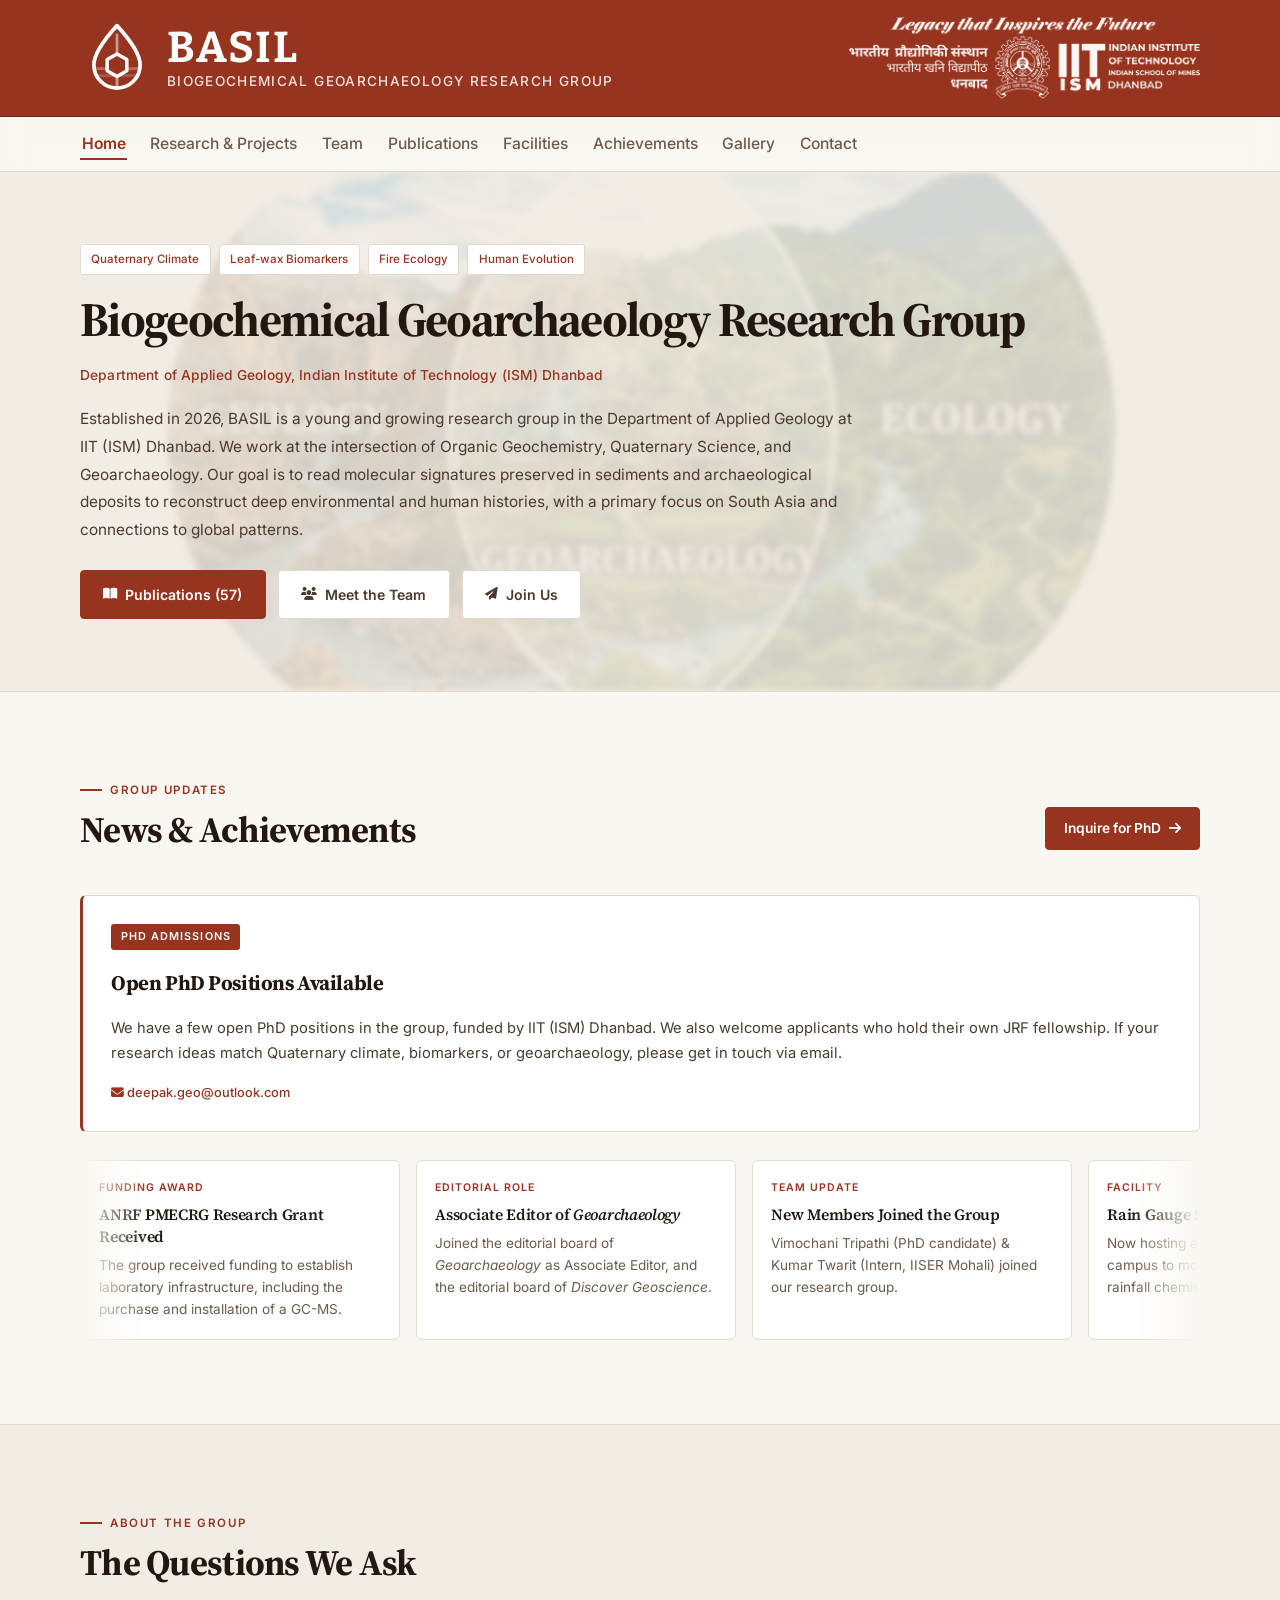
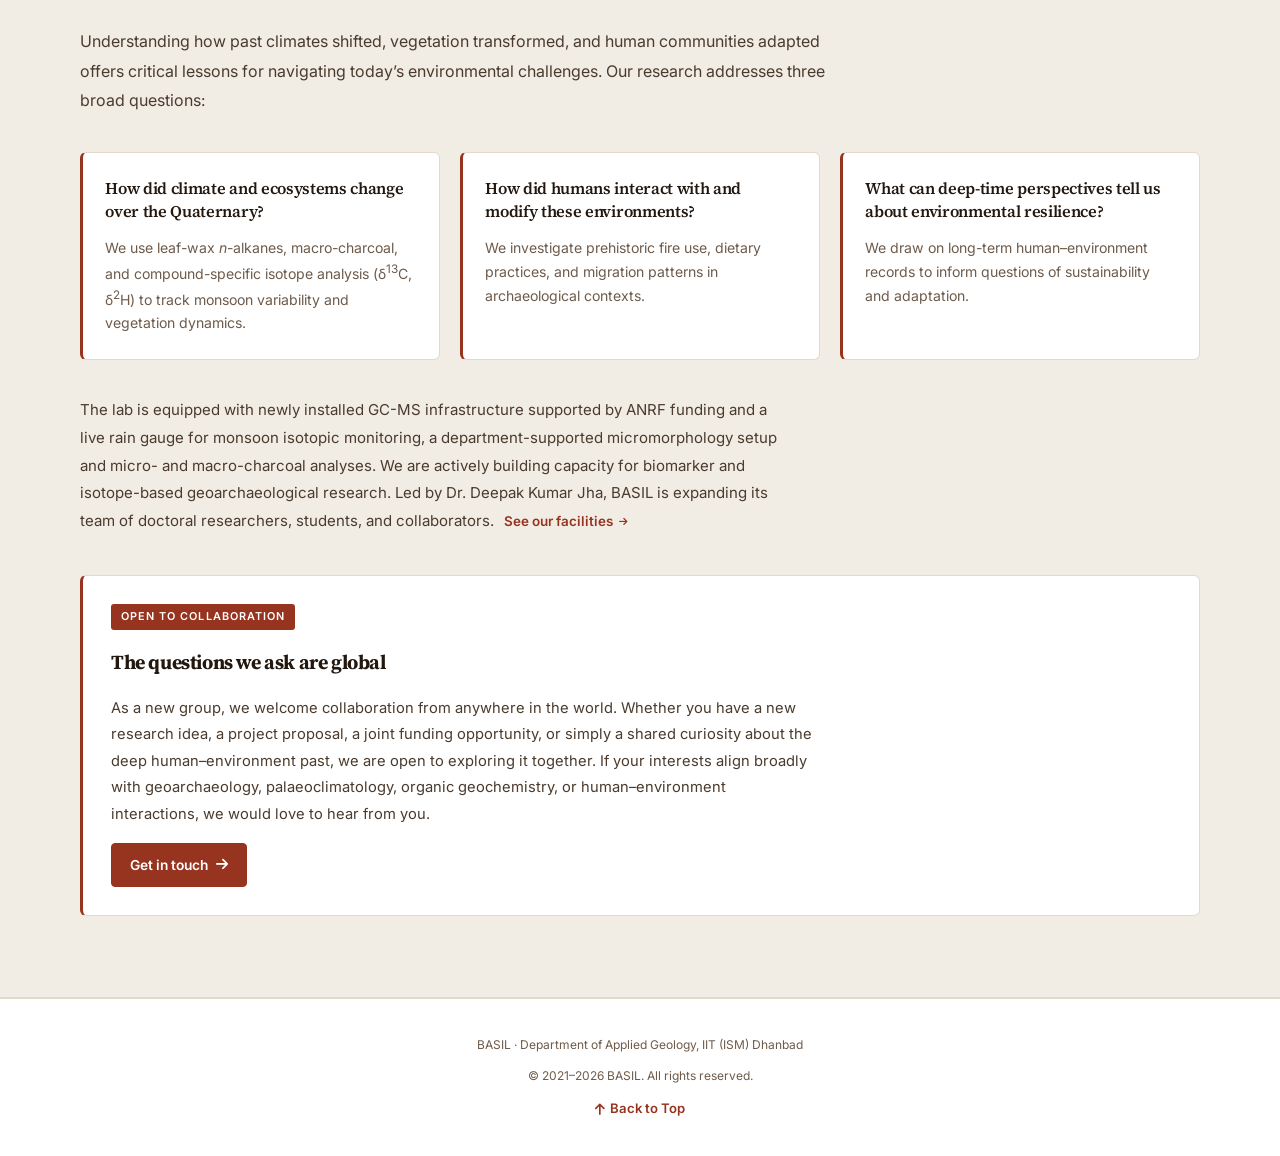
==== index.html @ 76388473 "Add the new lab photos, group photo and funded projects Facilities gains eight instruments from the " ====
<!DOCTYPE html>
<!--
  ============================================================================
  BASIL - Biogeochemical Geoarchaeology Research Group
  Department of Applied Geology, IIT (ISM) Dhanbad

  PAGE: Home - hero introduction, partner logos, news & achievements

  HOW TO EDIT THIS PAGE
  ---------------------
  * Everything a visitor reads lives between <main> and </main> below.
  * The header/nav and footer are repeated on every page. If you change them,
    change them in ALL .html files (see README.md -> "Editing the navigation").
  * Styling lives in assets/css/style.css - colours are set once at the top.
  * Publications are DATA, not markup: edit assets/js/publications.js.
  * See README.md in the project root for step-by-step instructions.
  ============================================================================
-->
<html lang="en">
<head>
  <meta charset="UTF-8">
  <meta name="viewport" content="width=device-width, initial-scale=1.0">
  <title>BASIL | Biogeochemical Geoarchaeology Research Group | IIT (ISM) Dhanbad</title>

  <!-- SEO & academic metadata -->
  <meta name="description" content="BASIL, the Biogeochemical Geoarchaeology Research Group in the Department of Applied Geology at IIT (ISM) Dhanbad. Research on Quaternary climate, leaf-wax biomarkers and geoarchaeology.">
  <meta name="keywords" content="BASIL, Biogeochemical Geoarchaeology Research Group, Deepak Kumar Jha, geoarchaeology, leaf wax biomarkers, n-alkanes, Quaternary climate, IIT ISM Dhanbad, fire ecology, Belan Valley">
  <meta name="author" content="BASIL - Biogeochemical Geoarchaeology Research Group, IIT (ISM) Dhanbad">

  <!-- Link preview (WhatsApp, X, LinkedIn) -->
  <meta property="og:title" content="BASIL | Biogeochemical Geoarchaeology Research Group | IIT (ISM) Dhanbad">
  <meta property="og:description" content="BASIL, the Biogeochemical Geoarchaeology Research Group in the Department of Applied Geology at IIT (ISM) Dhanbad. Research on Quaternary climate, leaf-wax biomarkers and geoarchaeology.">
  <meta property="og:image" content="assets/images/wix_gallery_exact/wix_field_visit_35.jpg">
  <meta property="og:type" content="website">

  <!-- Fonts: Bitter (BASIL wordmark) + Source Serif 4 (headings) + Inter (body) -->
  <link rel="preconnect" href="https://fonts.googleapis.com">
  <link rel="preconnect" href="https://fonts.gstatic.com" crossorigin>
  <link href="https://fonts.googleapis.com/css2?family=Bitter:wght@600;700&family=Inter:wght@400;500;600&family=Source+Serif+4:opsz,wght@8..60,400;8..60,600;8..60,700&display=swap" rel="stylesheet">
  <link rel="stylesheet" href="https://cdnjs.cloudflare.com/ajax/libs/font-awesome/6.4.0/css/all.min.css">

  <link rel="stylesheet" href="assets/css/style.css">

  <!-- Marks that JavaScript is available, before the page paints, so the
       scroll animations never leave content invisible if JS is switched off. -->
  <script>document.documentElement.classList.add('js');</script>
</head>
<body>

  <!-- ==== HEADER / NAVIGATION (same on every page) ==================== -->
  <header class="header-nav" id="header">
    <!-- Row 1: group identity and host institution -->
    <div class="brand-bar">
      <div class="container brand-bar-inner">
      <a href="index.html" class="brand-logo">
        <svg class="brand-mark" viewBox="0 0 64 64" aria-hidden="true" focusable="false"><defs><clipPath id="basilLeaf"><path d="M32 4C43 16 52 28 52 38a20 20 0 0 1-40 0C12 28 21 16 32 4Z"/></clipPath></defs><g clip-path="url(#basilLeaf)"><rect x="0" y="40" width="64" height="2.4" fill="currentColor" opacity=".28"/><rect x="0" y="46" width="64" height="2.4" fill="currentColor" opacity=".18"/></g><path d="M32 4C43 16 52 28 52 38a20 20 0 0 1-40 0C12 28 21 16 32 4Z" fill="none" stroke="currentColor" stroke-width="3.2" stroke-linejoin="round"/><path d="M32 12v46" stroke="currentColor" stroke-width="2.4" stroke-linecap="round" opacity=".5"/><path class="brand-mark-core" d="M32 28.5 40.5 33.4v9.7L32 48l-8.5-4.9v-9.7Z" fill="var(--paper, #fff)" stroke="currentColor" stroke-width="3" stroke-linejoin="round"/></svg>
        <div class="brand-text">
          <span class="brand-name">BASIL</span>
          <span class="brand-sub">Biogeochemical Geoarchaeology Research Group</span>
        </div>
      </a>

      <!-- Host institution. iitism_logo.png is the compact round emblem if
           you ever want a narrower header. -->
      <a class="brand-inst" href="https://www.iitism.ac.in" target="_blank" rel="noopener"
         aria-label="Indian Institute of Technology (ISM) Dhanbad"
         title="Indian Institute of Technology (ISM) Dhanbad">
        <span class="brand-inst-mark" role="img" aria-label="IIT (ISM) Dhanbad"></span>
      </a>
      </div>
    </div>

    <!-- Row 2: navigation -->
    <div class="container nav-container">
      <div class="nav-menu">
        <ul class="nav-links" id="nav-links">
          <li><a href="index.html" class="nav-link active">Home</a></li>
          <li><a href="research.html" class="nav-link">Research &amp; Projects</a></li>
          <li><a href="team.html" class="nav-link">Team</a></li>
          <li><a href="publications.html" class="nav-link">Publications</a></li>
          <li><a href="facilities.html" class="nav-link">Facilities</a></li>
          <li><a href="achievements.html" class="nav-link">Achievements</a></li>
          <li><a href="gallery.html" class="nav-link">Gallery</a></li>
          <li><a href="contact.html" class="nav-link">Contact</a></li>
        </ul>

        <div class="nav-actions">
          <button id="mobile-menu-btn" class="mobile-menu-btn" aria-label="Open navigation menu">
            <i class="fa-solid fa-bars"></i>
          </button>
        </div>
      </div>
    </div>
    <div class="scroll-progress" id="scroll-progress"></div>
  </header>

  <!-- ==== PAGE CONTENT =============================================== -->
  <main class="page-main">
<section class="hero-section" id="home">
    <div class="container hero-single">
      <div class="hero-content">
        <div class="badge-group">
          <span class="badge-tag">Quaternary Climate</span>
          <span class="badge-tag">Leaf-wax Biomarkers</span>
          <span class="badge-tag">Fire Ecology</span>
          <span class="badge-tag">Human Evolution</span>
        </div>

        <h1 class="hero-title">Biogeochemical Geoarchaeology Research Group</h1>

        <p class="hero-subtitle">
          Department of Applied Geology, Indian Institute of Technology (ISM) Dhanbad
        </p>

        <p class="hero-bio">
          Established in 2026, BASIL is a young and growing research group in the Department of Applied Geology at IIT (ISM) Dhanbad. We work at the intersection of Organic Geochemistry, Quaternary Science, and Geoarchaeology. Our goal is to read molecular signatures preserved in sediments and archaeological deposits to reconstruct deep environmental and human histories, with a primary focus on South Asia and connections to global patterns.
        </p>

        <div class="hero-cta">
          <a href="publications.html" class="btn-primary">
            <i class="fa-solid fa-book-open"></i> Publications
          </a>
          <a href="team.html" class="btn-secondary">
            <i class="fa-solid fa-users"></i> Meet the Team
          </a>
          <a href="contact.html" class="btn-secondary">
            <i class="fa-solid fa-paper-plane"></i> Join Us
          </a>
        </div>

      </div>

    </div>
  </section>
<section class="news-section" id="news">
    <div class="container">
      <div class="section-header" data-reveal="left">
        <div>
          <span class="section-kicker">Group Updates</span>
          <h2 class="section-title">News &amp; Achievements</h2>
        </div>
        <a href="mailto:deepak.geo@outlook.com?subject=PhD Application Inquiry" class="header-btn">
          Inquire for PhD <i class="fa-solid fa-arrow-right"></i>
        </a>
      </div>

      <!-- Featured call-out. Edit the text below to change it. -->
      <div class="featured-news-box" data-reveal="left">
        <span class="box-tag">PhD Admissions</span>
        <h3>Open PhD Positions Available</h3>
        <p>
          We have a few open PhD positions in the group, funded by IIT (ISM) Dhanbad. We also welcome applicants who hold their own JRF fellowship. If your research ideas match Quaternary climate, biomarkers, or geoarchaeology, please get in touch via email.
        </p>
        <div class="box-footer">
          <span class="contact-email"><i class="fa-solid fa-envelope"></i> deepak.geo@outlook.com</span>
        </div>
      </div>

      <!-- ==== NEWS TICKER ==============================================
           Scrolls continuously and pauses when you hover or tab into it.
           To add an update, copy one whole .news-item-card block below.
           The scrolling copy is generated automatically - only add cards
           here, never duplicate them by hand.
           ============================================================== -->
      <div class="news-marquee" id="news-marquee" data-reveal="fade">
        <div class="news-track" id="news-track">

          <div class="news-item-card">
            <span class="news-date">Funding Award</span>
            <h4>ANRF PMECRG Research Grant Received</h4>
            <p>The group received funding to establish laboratory infrastructure, including the purchase and installation of a GC-MS.</p>
          </div>

          <div class="news-item-card">
            <span class="news-date">Editorial Role</span>
            <h4>Associate Editor of <em>Geoarchaeology</em></h4>
            <p>Joined the editorial board of <em>Geoarchaeology</em> as Associate Editor, and the editorial board of <em>Discover Geoscience</em>.</p>
          </div>

          <div class="news-item-card">
            <span class="news-date">Team Update</span>
            <h4>New Members Joined the Group</h4>
            <p>Vimochani Tripathi (PhD candidate) &amp; Kumar Twarit (Intern, IISER Mohali) joined our research group.</p>
          </div>


          <div class="news-item-card">
            <span class="news-date">Facility</span>
            <h4>Rain Gauge Station Installed</h4>
            <p>Now hosting a rain gauge station on campus to monitor monsoon variability and rainfall chemistry.</p>
          </div>

        </div>
      </div>
    </div>
  </section>
<!-- ==== ABOUT THE GROUP ============================================
       The three questions below are the group's own framing of its work.
       To add a fourth, copy one whole <article class="question-card">
       block and change its heading and paragraph.
       ================================================================ -->
  <section class="group-about" id="about">
    <div class="container">
      <div class="section-header" data-reveal="left">
        <div>
          <span class="section-kicker">About the Group</span>
          <h2 class="section-title">The Questions We Ask</h2>
        </div>
      </div>

      <p class="about-lead" data-reveal="left">
        Understanding how past climates shifted, vegetation transformed, and human communities adapted offers critical lessons for navigating today&rsquo;s environmental challenges. Our research addresses three broad questions:
      </p>

      <div class="question-grid">

        <article class="question-card" data-reveal="left">
          <h3>How did climate and ecosystems change over the Quaternary?</h3>
          <p>
            We use leaf-wax <i>n</i>-alkanes, macro-charcoal, and compound-specific
            isotope analysis (&delta;<sup>13</sup>C, &delta;<sup>2</sup>H) to track
            monsoon variability and vegetation dynamics.
          </p>
        </article>

        <article class="question-card" data-reveal="left">
          <h3>How did humans interact with and modify these environments?</h3>
          <p>
            We investigate prehistoric fire use, dietary practices, and migration
            patterns in archaeological contexts.
          </p>
        </article>

        <article class="question-card" data-reveal="left">
          <h3>What can deep-time perspectives tell us about environmental resilience?</h3>
          <p>
            We draw on long-term human&ndash;environment records to inform questions
            of sustainability and adaptation.
          </p>
        </article>

      </div>

      <p class="about-capacity" data-reveal="left">
        The lab is equipped with newly installed GC-MS infrastructure supported by ANRF funding and a live rain gauge for monsoon isotopic monitoring, a department-supported micromorphology setup and micro- and macro-charcoal analyses. We are actively building capacity for biomarker and isotope-based geoarchaeological research. Led by Dr. Deepak Kumar Jha, BASIL is expanding its team of doctoral researchers, students, and collaborators.
        <a href="facilities.html" class="inline-link">See our facilities <i class="fa-solid fa-arrow-right"></i></a>
      </p>

      <div class="collab-box" data-reveal="left">
        <span class="box-tag">Open to Collaboration</span>
        <h3>The questions we ask are global</h3>
        <p>
          As a new group, we welcome collaboration from anywhere in the world. Whether you have a new research idea, a project proposal, a joint funding opportunity, or simply a shared curiosity about the deep human&ndash;environment past, we are open to exploring it together. If your interests align broadly with geoarchaeology, palaeoclimatology, organic geochemistry, or human&ndash;environment interactions, we would love to hear from you.
        </p>
        <div class="box-footer">
          <a href="contact.html" class="header-btn">Get in touch <i class="fa-solid fa-arrow-right"></i></a>
        </div>
      </div>
    </div>
  </section>
  </main>

  <!-- ==== FOOTER (same on every page) ================================ -->
  <footer class="footer">
    <div class="container footer-content">
      <p>BASIL &middot; Department of Applied Geology, IIT (ISM) Dhanbad</p>
      <p>&copy; 2021&ndash;2026 BASIL. All rights reserved.</p>
      <!-- Filled in by app.js from an external counter. Stays hidden if the
           service cannot be reached, so a broken counter never shows. -->
      <p class="visitor-count" id="visitor-count" hidden></p>
      <a href="#" class="back-to-top"><i class="fa-solid fa-arrow-up"></i> Back to Top</a>
    </div>
  </footer>

  <button class="scroll-top-fab" id="scroll-top-fab" aria-label="Scroll back to top">
    <i class="fa-solid fa-arrow-up"></i>
  </button>

  <!-- Publication data first, then the behaviour that renders it -->
  <script src="assets/js/publications.js"></script>
  <script src="assets/js/app.js"></script>

  <!-- Visitor statistics. The dashboard lives at
       https://basilrg.goatcounter.com - sign in there to see the numbers.
       Loads after the page, so it never delays anything a reader sees. -->
  <script data-goatcounter="https://basilrg.goatcounter.com/count"
          async src="https://gc.zgo.at/count.js"></script>
</body>
</html>
---- assets/css/style.css ----
/* ==========================================================================
   Dr. Deepak Kumar Jha - Biogeochemical Geoarchaeology Research Group
   Design System: "Heritage" — Sandstone paper, brick red, warm brown ink.
   Drawn from the red-brick and sandstone of the IIT (ISM) Dhanbad campus.
   Flat colours only, no gradients. Serif headings, quiet sans UI.
   ========================================================================== */

/* --------------------------------------------------------------------------
   1. Design Tokens
   -------------------------------------------------------------------------- */
:root {
  /* Surfaces — warm sandstone papers */
  --paper:        #FAF7F2;   /* page background */
  --paper-2:      #F2EDE4;   /* tinted section band */
  --surface:      #FFFFFF;   /* cards */
  --surface-2:    #F0E9DF;   /* chips, wells, badges */
  --line:         #E2D9CB;
  --line-strong:  #CBBBA6;

  /* Ink — warm browns, never pure black */
  --ink:          #23180F;   /* headings */
  --ink-2:        #4A3B2E;   /* body */
  --ink-3:        #6E5B4B;   /* muted / captions — AA on every surface */

  /* Accent — weathered brick red (single accent, flat) */
  --accent:       #96341F;
  --accent-hover: #742717;
  --accent-tint:  #F2E3DD;
  --on-accent:    #FFFFFF;

  /* Typography */
  --font-heading: 'Source Serif 4', Georgia, 'Times New Roman', serif;
  --font-body:    'Inter', -apple-system, BlinkMacSystemFont, sans-serif;
  --font-label:   'Inter', -apple-system, BlinkMacSystemFont, sans-serif;
  /* Slab serif, used only for the BASIL wordmark in the header */
  --font-brand:   'Bitter', 'Source Serif 4', Georgia, serif;

  /* Shadows — warm, low-spread */
  --shadow-sm: 0 1px 2px rgba(35, 24, 15, 0.05);
  --shadow-md: 0 6px 18px -6px rgba(35, 24, 15, 0.14);
  --shadow-lg: 0 18px 40px -12px rgba(35, 24, 15, 0.20);

  /* Motion */
  --transition-fast:   0.15s cubic-bezier(0.4, 0, 0.2, 1);
  --transition-normal: 0.25s cubic-bezier(0.4, 0, 0.2, 1);
  --ease-pop: cubic-bezier(0.22, 1, 0.36, 1);

  /* Legacy aliases (kept so no rule silently loses its colour) */
  --ism-red: var(--accent);
  --ism-red-dark: var(--accent-hover);
  --ism-red-light: var(--accent-hover);
  --ism-skin: var(--surface-2);
  --ism-skin-dark: var(--line);
  --ism-skin-light: var(--paper-2);
  --bg-primary: var(--paper);
  --bg-secondary: var(--paper-2);
  --bg-card: var(--surface);
  --bg-card-hover: var(--surface-2);
  --bg-glass: rgba(250, 247, 242, 0.88);
  --border-color: var(--line);
  --border-hover: var(--accent);
  --accent-primary: var(--accent);
  --accent-secondary: var(--accent-hover);
  --accent-subtle: var(--ink-3);
  --accent-badge: var(--surface-2);
  --text-main: var(--ink-2);
  --text-muted: var(--ink-3);
  --text-dim: var(--ink-3);
  --text-heading: var(--ink);
}

/* --------------------------------------------------------------------------
   2. Reset & Base Typography
   -------------------------------------------------------------------------- */
*, *::before, *::after {
  box-sizing: border-box;
  margin: 0;
  padding: 0;
}

html {
  scroll-behavior: smooth;
  scroll-padding-top: 182px;  /* clears the two-row sticky header (172px) */
  font-size: 16px;
}

body {
  font-family: var(--font-body);
  background-color: var(--paper);
  color: var(--ink-2);
  line-height: 1.65;
  overflow-x: hidden;
  -webkit-font-smoothing: antialiased;
  transition: background-color var(--transition-normal), color var(--transition-normal);
}

h1, h2, h3, h4, h5, h6 {
  font-family: var(--font-heading);
  color: var(--ink);
  letter-spacing: -0.02em;
}

a {
  color: var(--accent);
  text-decoration: none;
  transition: color var(--transition-fast);
}

a:hover { color: var(--accent-hover); }

ul { list-style: none; }

img {
  max-width: 100%;
  height: auto;
  display: block;
}

::selection {
  background: var(--accent);
  color: var(--on-accent);
}

:focus-visible {
  outline: 2px solid var(--accent);
  outline-offset: 3px;
  border-radius: 3px;
}

.container {
  width: 90%;
  max-width: 1160px;
  margin: 0 auto;
  padding: 0 1rem;
}

section {
  padding: 5rem 0;
  position: relative;
}

/* Keeps the footer down the page on short single-section pages */
.page-main {
  display: block;
  min-height: 64vh;
}

/* --------------------------------------------------------------------------
   3. Section Headers
   -------------------------------------------------------------------------- */
.section-header {
  display: flex;
  justify-content: space-between;
  align-items: flex-end;
  gap: 1.5rem;
  margin-bottom: 2.75rem;
}

.section-header.center {
  flex-direction: column;
  align-items: center;
  text-align: center;
}

.section-kicker {
  display: inline-flex;
  align-items: center;
  gap: 0.5rem;
  font-family: var(--font-label);
  font-size: 0.72rem;
  font-weight: 600;
  text-transform: uppercase;
  letter-spacing: 0.14em;
  color: var(--accent);
  margin-bottom: 0.6rem;
}

.section-kicker::before {
  content: '';
  width: 22px;
  height: 2px;
  background: var(--accent);
  flex-shrink: 0;
}

.section-header.center .section-kicker::after {
  content: '';
  width: 22px;
  height: 2px;
  background: var(--accent);
  flex-shrink: 0;
}

.section-title {
  font-size: clamp(1.75rem, 3.2vw, 2.25rem);
  font-weight: 700;
  color: var(--ink);
  line-height: 1.15;
  text-transform: none;
}

.section-desc {
  margin-top: 0.85rem;
  max-width: 620px;
  font-size: 0.95rem;
  color: var(--ink-3);
}

.header-btn {
  font-size: 0.86rem;
  font-weight: 600;
  color: var(--on-accent);
  display: inline-flex;
  align-items: center;
  gap: 0.45rem;
  padding: 0.6rem 1.15rem;
  border-radius: 4px;
  border: 1px solid var(--accent);
  background: var(--accent);
  white-space: nowrap;
  transition: background var(--transition-fast), transform var(--transition-fast), box-shadow var(--transition-fast);
}

.header-btn:hover {
  background: var(--accent-hover);
  border-color: var(--accent-hover);
  color: var(--on-accent);
  transform: translateY(-2px);
  box-shadow: var(--shadow-md);
}

.header-btn i { transition: transform var(--transition-fast); }
.header-btn:hover i { transform: translateX(3px); }

/* --------------------------------------------------------------------------
   4. Navigation
   -------------------------------------------------------------------------- */
.header-nav {
  position: sticky;
  top: 0;
  left: 0;
  width: 100%;
  z-index: 1000;
  background: var(--bg-glass);
  backdrop-filter: blur(14px) saturate(150%);
  -webkit-backdrop-filter: blur(14px) saturate(150%);
  border-bottom: 1px solid var(--line);
  transition: box-shadow var(--transition-normal), border-color var(--transition-normal);
}

/* Thin progress bar showing scroll position */
.scroll-progress {
  position: absolute;
  left: 0;
  bottom: -1px;
  height: 2px;
  width: 100%;
  background: var(--accent);
  transform: scaleX(0);
  transform-origin: 0 50%;
  will-change: transform;
}

.header-nav.scrolled {
  box-shadow: var(--shadow-md);
  border-color: var(--line-strong);
}

/* ---- Row 2: navigation ------------------------------------------------ */
.nav-container {
  display: flex;
  justify-content: flex-end;
  align-items: center;
  height: 54px;
  transition: height var(--transition-normal);
}

.header-nav.scrolled .nav-container { height: 48px; }

.nav-menu {
  width: 100%;
  justify-content: space-between;
}

.brand-logo {
  display: flex;
  align-items: center;
  gap: 0.8rem;
}

/* Leaf + molecular ring mark; inherits the accent colour in both themes */
/* ---- Row 1: BASIL lockup on the left, host institution on the right ----
   Two rows rather than one, because the full IIT (ISM) lockup, the BASIL
   strapline and nine nav items cannot share a single 1140px bar. ------- */
/* Row 1 is a solid accent band; everything inside it flips to the light
   ink so it reads against the red. */
.brand-bar {
  background: var(--accent);
  border-bottom: 1px solid var(--accent-hover);
}

.brand-bar-inner {
  display: flex;
  align-items: center;
  justify-content: space-between;
  gap: 1.5rem;
  height: 116px;
  transition: height var(--transition-normal);
}

.header-nav.scrolled .brand-bar-inner { height: 88px; }

/* Host-institution logo */
.brand-inst {
  display: flex;
  align-items: center;
  flex-shrink: 0;
}

/* The institution lockup is supplied pre-tinted in two versions and swapped
   by theme. (A CSS mask would be neater, but a mask read by luminance rather
   than alpha renders nothing at all -- this approach cannot fail that way.)
   To restore the official blue, point both rules at iitism_logo_full.png. */
.brand-inst-mark {
  display: block;
  height: 82px;
  aspect-ratio: 725 / 169;
  background: url('../images/iitism_logo_onred.png') center / contain no-repeat;
  transition: height var(--transition-normal), opacity var(--transition-fast);
}

.brand-mark {
  width: 74px;
  height: 74px;
  flex-shrink: 0;
  color: var(--on-accent);
  transition: transform var(--transition-normal), width var(--transition-normal), height var(--transition-normal);
}

.brand-logo:hover .brand-mark { transform: rotate(-6deg) scale(1.06); }

/* Cut-out at the centre of the leaf: fill it with the band colour */
.brand-mark-core { fill: var(--accent); }

.header-nav.scrolled .brand-mark { width: 60px; height: 60px; }

.brand-text {
  display: flex;
  flex-direction: column;
  gap: 0.22rem;
}

.brand-name {
  font-family: var(--font-brand);
  font-size: 2.7rem;
  font-weight: 700;
  color: var(--on-accent);
  letter-spacing: 0.05em;
  line-height: 1;
  transition: color var(--transition-fast), font-size var(--transition-normal);
}

.header-nav.scrolled .brand-name { font-size: 2.15rem; }

.brand-logo:hover .brand-name { color: #FFFFFF; }

.brand-sub {
  font-family: var(--font-label);
  white-space: nowrap;
  font-size: 0.85rem;
  color: rgba(255, 255, 255, 0.85);
  font-weight: 500;
  letter-spacing: 0.1em;
  text-transform: uppercase;
  line-height: 1.2;
}

.nav-menu {
  display: flex;
  align-items: center;
  gap: 1.5rem;
}

.nav-links {
  display: flex;
  gap: 1.35rem;
}

.nav-link {
  font-size: 0.98rem;
  font-weight: 500;
  color: var(--ink-3);
  padding: 0.4rem 0.1rem;
  position: relative;
  transition: color var(--transition-fast);
}

.nav-link:hover, .nav-link.active {
  color: var(--accent);
}

.nav-link.active { font-weight: 600; }

.nav-link::after {
  content: '';
  position: absolute;
  bottom: 0;
  left: 0;
  width: 100%;
  height: 2px;
  background: var(--accent);
  transform: scaleX(0);
  transform-origin: 0 50%;
  transition: transform 0.3s var(--ease-pop);
}

.nav-link.active::after, .nav-link:hover::after { transform: scaleX(1); }

.nav-actions {
  display: flex;
  align-items: center;
  gap: 0.65rem;
}

.mobile-menu-btn {
  display: none;
  background: var(--surface-2);
  border: 1px solid var(--line);
  color: var(--accent);
  width: 38px;
  height: 38px;
  border-radius: 4px;
  font-size: 1.05rem;
  cursor: pointer;
}

/* --------------------------------------------------------------------------
   5. Hero
   -------------------------------------------------------------------------- */
.hero-section {
  padding-top: 4.5rem;
  padding-bottom: 4.5rem;
  background: var(--paper-2);
  border-bottom: 1px solid var(--line);
  overflow: hidden;
  position: relative;
}

/* Artwork sits centred behind the introduction, blurred and faded right back
   so it reads as texture rather than a picture. Both edges are masked so it
   never meets the section border hard. Opacity is kept low enough that the
   body text still clears AA contrast over the darkest part of the artwork. */
.hero-section::before {
  content: '';
  position: absolute;
  inset: 0;
  background: url('../images/banner_geoarch_venn.png') no-repeat center center;
  background-size: auto 128%;
  opacity: 0.14;
  filter: blur(3px) saturate(0.85);
  pointer-events: none;
  -webkit-mask-image: linear-gradient(to right, transparent 0%, #000 16%, #000 84%, transparent 100%);
          mask-image: linear-gradient(to right, transparent 0%, #000 16%, #000 84%, transparent 100%);
}

@media (max-width: 900px) {
  .hero-section::before { opacity: 0.09; background-size: auto 105%; }
}

/* Single column: the site is about the group, so there is no portrait
   column beside the introduction any more. */
.hero-single {
  position: relative;
  z-index: 1;
}

.hero-content {
  display: flex;
  flex-direction: column;
  gap: 1.15rem;
}

.badge-group {
  display: flex;
  flex-wrap: wrap;
  gap: 0.5rem;
}

.badge-tag {
  font-family: var(--font-label);
  font-size: 0.72rem;
  font-weight: 500;
  padding: 0.3rem 0.65rem;
  border-radius: 3px;
  background: var(--surface);
  color: var(--accent);
  border: 1px solid var(--line);
  transition: border-color var(--transition-fast), transform var(--transition-fast);
}

.badge-tag:hover {
  border-color: var(--accent);
  transform: translateY(-2px);
}

.hero-title {
  font-size: clamp(2.1rem, 4.6vw, 3rem);
  font-weight: 700;
  color: var(--ink);
  line-height: 1.1;
  letter-spacing: -0.035em;
}

.hero-subtitle {
  font-family: var(--font-label);
  font-size: 0.86rem;
  font-weight: 500;
  color: var(--accent);
  letter-spacing: 0.01em;
}

.hero-bio {
  font-size: 0.96rem;
  color: var(--ink-2);
  line-height: 1.8;
  max-width: 78ch;
}

.hero-cta {
  display: flex;
  flex-wrap: wrap;
  gap: 0.75rem;
  margin-top: 0.5rem;
}

.btn-primary {
  background: var(--accent);
  color: var(--on-accent);
  padding: 0.75rem 1.4rem;
  border-radius: 4px;
  font-weight: 600;
  font-size: 0.88rem;
  display: inline-flex;
  align-items: center;
  gap: 0.5rem;
  border: 1px solid var(--accent);
  cursor: pointer;
  transition: background var(--transition-fast), transform var(--transition-fast), box-shadow var(--transition-fast);
}

.btn-primary:hover {
  background: var(--accent-hover);
  border-color: var(--accent-hover);
  color: var(--on-accent);
  transform: translateY(-3px);
  box-shadow: var(--shadow-md);
}

.btn-secondary {
  background: var(--surface);
  color: var(--ink-2);
  padding: 0.75rem 1.4rem;
  border-radius: 4px;
  font-weight: 600;
  font-size: 0.88rem;
  display: inline-flex;
  align-items: center;
  gap: 0.5rem;
  border: 1px solid var(--line);
  cursor: pointer;
  transition: border-color var(--transition-fast), color var(--transition-fast), transform var(--transition-fast), box-shadow var(--transition-fast);
}

.btn-secondary:hover {
  border-color: var(--accent);
  color: var(--accent);
  transform: translateY(-3px);
  box-shadow: var(--shadow-sm);
}

.btn-primary i, .btn-secondary i { font-size: 0.9em; }

/* --------------------------------------------------------------------------
   6. Partners Bar
   -------------------------------------------------------------------------- */
.partners-bar {
  background: var(--surface);
  border-bottom: 1px solid var(--line);
  padding: 1.75rem 0;
}

.partners-container {
  display: flex;
  flex-wrap: wrap;
  align-items: center;
  justify-content: space-between;
  gap: 1.75rem;
}

.partners-label {
  font-family: var(--font-label);
  font-size: 0.7rem;
  font-weight: 600;
  color: var(--ink-3);
  text-transform: uppercase;
  letter-spacing: 0.1em;
  max-width: 170px;
  line-height: 1.5;
}

.partners-logos {
  display: flex;
  flex-wrap: wrap;
  align-items: center;
  gap: 2.75rem;
}

.partner-item img {
  height: 54px;
  width: auto;
  object-fit: contain;
  transition: transform var(--transition-normal);
}

.partner-item img:hover { transform: scale(1.08); }

/* --------------------------------------------------------------------------
   7. News & Announcements
   -------------------------------------------------------------------------- */
/* --------------------------------------------------------------------------
   About the group (home page)
   The group's own write-up: a lead paragraph, the three research questions
   as numbered cards, then the lab capacity note and a collaboration call.
   -------------------------------------------------------------------------- */
/* NB: research.html also has a section called .about-section (the research
   themes). This block is the home page's own, hence the separate name. */
.group-about {
  background: var(--paper-2);
  border-bottom: 1px solid var(--line);
}

.about-lead {
  max-width: 78ch;
  margin-bottom: 2.25rem;
  font-size: 1rem;
  line-height: 1.85;
  color: var(--ink-2);
}

.question-grid {
  display: grid;
  grid-template-columns: repeat(3, 1fr);
  gap: 1.25rem;
}

.question-card {
  background: var(--surface);
  border: 1px solid var(--line);
  border-left: 3px solid var(--accent);
  border-radius: 6px;
  padding: 1.5rem 1.4rem;
  display: flex;
  flex-direction: column;
  gap: 0.85rem;
}

.question-card h3 {
  font-family: var(--font-heading);
  font-size: 1.02rem;
  font-weight: 600;
  line-height: 1.4;
  color: var(--ink);
}

.question-card p {
  font-size: 0.88rem;
  line-height: 1.7;
  color: var(--ink-3);
}

.about-capacity {
  max-width: 78ch;
  margin-top: 2.25rem;
  font-size: 0.94rem;
  line-height: 1.85;
  color: var(--ink-2);
}

/* Trails the paragraph it belongs to rather than sitting on its own line */
.inline-link {
  display: inline-flex;
  align-items: center;
  gap: 0.35rem;
  margin-left: 0.4rem;
  font-family: var(--font-label);
  font-size: 0.84rem;
  font-weight: 600;
  color: var(--accent);
  white-space: nowrap;
}

.inline-link i {
  font-size: 0.72em;
  transition: transform var(--transition-fast);
}

.inline-link:hover { color: var(--accent-hover); }
.inline-link:hover i { transform: translateX(3px); }

.collab-box {
  margin-top: 2.5rem;
  background: var(--surface);
  border: 1px solid var(--line);
  border-left: 3px solid var(--accent);
  border-radius: 6px;
  padding: 1.75rem;
  display: flex;
  flex-direction: column;
  align-items: flex-start;
  gap: 1rem;
}

.collab-box h3 {
  font-family: var(--font-heading);
  font-size: 1.25rem;
  font-weight: 700;
  color: var(--ink);
}

.collab-box p {
  max-width: 78ch;
  font-size: 0.92rem;
  line-height: 1.8;
  color: var(--ink-2);
}

@media (max-width: 900px) {
  .question-grid { grid-template-columns: repeat(2, 1fr); }
}

@media (max-width: 620px) {
  .question-grid { grid-template-columns: 1fr; }
  .collab-box { padding: 1.35rem; }
  .inline-link { margin-left: 0; display: flex; margin-top: 0.6rem; }
}

.news-section {
  background: var(--paper);
  border-bottom: 1px solid var(--line);
}

.news-container-grid {
  display: grid;
  grid-template-columns: 0.9fr 1.1fr;
  gap: 1.5rem;
}

.featured-news-box {
  background: var(--surface);
  border: 1px solid var(--line);
  border-left: 3px solid var(--accent);
  border-radius: 6px;
  padding: 1.75rem;
  display: flex;
  flex-direction: column;
  justify-content: space-between;
  gap: 1rem;
  transition: transform var(--transition-normal), box-shadow var(--transition-normal);
}

.featured-news-box:hover {
  transform: translateY(-3px);
  box-shadow: var(--shadow-md);
}

.box-tag {
  font-family: var(--font-label);
  font-size: 0.68rem;
  font-weight: 600;
  text-transform: uppercase;
  letter-spacing: 0.1em;
  color: var(--on-accent);
  background: var(--accent);
  padding: 0.25rem 0.6rem;
  border-radius: 3px;
  width: fit-content;
}

.featured-news-box h3 {
  font-size: 1.3rem;
  font-weight: 700;
  color: var(--ink);
}

.featured-news-box p {
  font-size: 0.92rem;
  color: var(--ink-2);
  line-height: 1.7;
}

.box-footer {
  font-family: var(--font-label);
  font-size: 0.8rem;
  font-weight: 500;
  color: var(--accent);
}

/* ---- News ticker --------------------------------------------------------
   The track holds the cards twice (the second set is cloned by app.js), so
   sliding it exactly -50% loops seamlessly with no visible jump. ---------- */
.news-marquee {
  position: relative;
  margin-top: 1.5rem;
  overflow: hidden;
  padding: 0.25rem 0;
  /* soften both ends so cards fade out instead of being sliced off */
  -webkit-mask-image: linear-gradient(to right, transparent, #000 6%, #000 94%, transparent);
          mask-image: linear-gradient(to right, transparent, #000 6%, #000 94%, transparent);
}

.news-track {
  display: flex;
  gap: 1rem;
  width: max-content;
  animation: news-scroll var(--marquee-duration, 45s) linear infinite;
}

/* Pause when the reader wants to actually read one */
.news-marquee:hover .news-track,
.news-marquee:focus-within .news-track {
  animation-play-state: paused;
}

.news-track .news-item-card {
  flex: 0 0 320px;
  width: 320px;
}

@keyframes news-scroll {
  from { transform: translateX(0); }
  to   { transform: translateX(-50%); }
}

/* No motion: fall back to a normal swipeable row */
@media (prefers-reduced-motion: reduce) {
  .news-marquee {
    overflow-x: auto;
    -webkit-mask-image: none;
            mask-image: none;
  }
  .news-track { animation: none; }
}

.news-item-card {
  background: var(--surface);
  border: 1px solid var(--line);
  border-radius: 6px;
  padding: 1.15rem;
  display: flex;
  flex-direction: column;
  gap: 0.45rem;
  transition: border-color var(--transition-fast), transform var(--transition-fast), box-shadow var(--transition-fast);
}

.news-item-card:hover {
  border-color: var(--accent);
  transform: translateY(-3px);
  box-shadow: var(--shadow-md);
}

.news-date {
  font-family: var(--font-label);
  font-size: 0.66rem;
  font-weight: 600;
  text-transform: uppercase;
  letter-spacing: 0.09em;
  color: var(--accent);
}

.news-item-card h4 {
  font-size: 0.98rem;
  font-weight: 600;
  line-height: 1.4;
  color: var(--ink);
}

.news-item-card p {
  font-size: 0.85rem;
  color: var(--ink-3);
  line-height: 1.6;
}

/* --------------------------------------------------------------------------
   8. Research Themes
   -------------------------------------------------------------------------- */
.about-section { background: var(--paper); }

.themes-grid {
  display: grid;
  grid-template-columns: repeat(3, 1fr);
  gap: 1.5rem;
}

.theme-card {
  background: var(--surface);
  border: 1px solid var(--line);
  border-radius: 6px;
  overflow: hidden;
  transition: border-color var(--transition-normal), transform var(--transition-normal), box-shadow var(--transition-normal);
}

.theme-card:hover {
  border-color: var(--accent);
  box-shadow: var(--shadow-lg);
  transform: translateY(-6px);
}

.theme-img-wrap {
  height: 170px;
  width: 100%;
  overflow: hidden;
  background: var(--surface-2);
}

.theme-img-wrap img {
  width: 100%;
  height: 100%;
  object-fit: cover;
  transition: transform 0.55s var(--ease-pop);
}

.theme-card:hover .theme-img-wrap img { transform: scale(1.07); }

.theme-content {
  padding: 1.5rem;
  display: flex;
  flex-direction: column;
  gap: 0.7rem;
}

.theme-icon {
  width: 40px;
  height: 40px;
  border-radius: 5px;
  background: var(--accent-tint);
  border: 1px solid var(--line);
  display: flex;
  align-items: center;
  justify-content: center;
  font-size: 1.05rem;
  color: var(--accent);
  transition: background var(--transition-normal), color var(--transition-normal), transform var(--transition-normal);
}

.theme-card:hover .theme-icon {
  background: var(--accent);
  border-color: var(--accent);
  color: var(--on-accent);
  transform: rotate(-6deg) scale(1.06);
}

.theme-content h3 {
  font-size: 1.15rem;
  font-weight: 700;
  color: var(--ink);
}

.theme-content p {
  font-size: 0.88rem;
  color: var(--ink-3);
  line-height: 1.7;
}

.theme-tags {
  display: flex;
  flex-wrap: wrap;
  gap: 0.4rem;
  margin-top: 0.35rem;
}

.theme-tags span {
  font-family: var(--font-label);
  font-size: 0.68rem;
  font-weight: 500;
  padding: 0.2rem 0.5rem;
  border-radius: 3px;
  background: var(--surface-2);
  color: var(--ink-2);
  border: 1px solid var(--line);
}

/* --------------------------------------------------------------------------
   9. Research Projects
   -------------------------------------------------------------------------- */
.projects-section {
  background: var(--paper-2);
  border-top: 1px solid var(--line);
  border-bottom: 1px solid var(--line);
}

.projects-grid {
  display: grid;
  grid-template-columns: repeat(2, 1fr);
  gap: 1.25rem;
  align-items: stretch;
}

/* These cards are read, not clicked. No hover lift, no border colour change,
   no shadow - the standing left rule marks them as information panels, the
   same idiom as .featured-news-box and .collab-box. */
.project-card {
  background: var(--surface);
  border: 1px solid var(--line);
  border-left: 3px solid var(--accent);
  border-radius: 6px;
  padding: 1.6rem;
  display: flex;
  flex-direction: column;
  gap: 0.6rem;
}

.project-top {
  display: flex;
  justify-content: space-between;
  align-items: center;
  gap: 1rem;
}

.project-badge {
  font-family: var(--font-label);
  font-size: 0.7rem;
  font-weight: 500;
  padding: 0.2rem 0.55rem;
  border-radius: 3px;
  background: var(--surface-2);
  color: var(--ink-3);
  border: 1px solid var(--line);
  white-space: nowrap;
}

.project-top h3 {
  font-size: 1.1rem;
  font-weight: 700;
  color: var(--ink);
}

.project-name {
  font-size: 0.95rem;
  font-weight: 600;
  color: var(--ink);
  line-height: 1.5;
}

.project-detail {
  font-size: 0.87rem;
  color: var(--ink-3);
  line-height: 1.7;
}

/* Host / funding institution for the project. Sized by height so the wide
   MPI lockup and the near-square IISER emblem sit at the same optical
   weight, and muted so it reads as a credit rather than a headline. */
/* Funding body, for projects that carry no partner logo. Sits where the
   logo would, so cards with and without one end the same way. */
.project-funder {
  margin-top: auto;
  padding-top: 1rem;
  border-top: 1px solid var(--line);
  font-family: var(--font-label);
  font-size: 0.76rem;
  letter-spacing: 0.02em;
  color: var(--ink-3);
}

.project-logo {
  margin-top: auto;
  padding-top: 1rem;
  border-top: 1px solid var(--line);
  display: flex;
  justify-content: flex-end;
}

.project-logo img {
  height: 44px;
  width: auto;
  max-width: 72%;
  object-fit: contain;
  opacity: 0.8;
}

/* A round emblem needs a little more height than a wide wordmark to carry
   the same visual weight beside it. */
.project-logo img.logo-emblem { height: 54px; }

/* --------------------------------------------------------------------------
   10. Team
   -------------------------------------------------------------------------- */
.team-section { background: var(--paper-2); }

/* auto-FILL, not auto-fit: auto-fit collapses the empty tracks, so a group
   holding a single member would stretch that one card across the whole row.
   auto-fill keeps the tracks, so every card is the same size everywhere. */
/* Flex, not grid: with grid, justify-content centres the whole track group,
   so a section holding one member still sat in the left-hand track with
   empty tracks beside it. Flex wrapping centres the cards themselves. */
/* Group photograph above the member grid. Capped so it stays a portrait of
   the group rather than a banner, and never wider than the grid below it. */
.group-photo {
  margin: 0 auto 2.75rem;
  max-width: 900px;
}

.group-photo img {
  display: block;
  width: 100%;
  height: auto;
  border: 1px solid var(--line);
  border-radius: 6px;
  background: var(--surface);
}

.group-photo figcaption {
  margin-top: 0.7rem;
  text-align: center;
  font-family: var(--font-label);
  font-size: 0.78rem;
  letter-spacing: 0.04em;
  color: var(--ink-3);
}

.team-grid {
  display: flex;
  flex-wrap: wrap;
  justify-content: center;
  gap: 1.25rem;
}

.team-card {
  flex: 0 1 260px;
  max-width: 260px;
}

/* People page is split into role groups (PI, doctoral, students, ...) */
.people-group + .people-group { margin-top: 3rem; }

.people-group-title {
  font-size: 1.15rem;
  font-weight: 700;
  color: var(--ink);
  text-align: center;
  padding-bottom: 0.75rem;
  margin-bottom: 1.5rem;
  border-bottom: 1px solid var(--line);
  position: relative;
}

.people-group-title::after {
  content: '';
  position: absolute;
  left: 50%;
  bottom: -1px;
  transform: translateX(-50%);
  width: 54px;
  height: 2px;
  background: var(--accent);
  border-radius: 1px;
}

.people-group-note {
  margin-top: -1rem;
  margin-bottom: 1.5rem;
  font-size: 0.9rem;
  color: var(--ink-3);
  text-align: center;
}

/* A single PI card shouldn't stretch the full width of the page */
/* ---- Member cards -------------------------------------------------------
   The photo IS the card. Details sit in a panel that fades in on hover or
   keyboard focus. Devices without a pointer get the panel permanently,
   otherwise the information would be unreachable. --------------------- */
.team-card {
  position: relative;
  aspect-ratio: 1 / 1;
  background: var(--surface-2);
  border: 1px solid var(--line);
  border-radius: 6px;
  overflow: hidden;
  padding: 0;
  transition: border-color var(--transition-normal), transform var(--transition-normal), box-shadow var(--transition-normal);
}

.team-card.leader-card {
  border: 1px solid var(--accent);
  box-shadow: inset 0 2px 0 0 var(--accent);
}

.team-card:hover,
.team-card:focus-visible {
  border-color: var(--accent);
  box-shadow: var(--shadow-md);
  transform: translateY(-5px);
  outline: none;
}

.member-photo-container {
  position: absolute;
  inset: 0;
  width: 100%;
  height: 100%;
  border: 0;
  border-radius: 0;
  margin: 0;
  overflow: hidden;
  background: var(--surface-2);
}

.member-photo {
  width: 100%;
  height: 100%;
  object-fit: cover;
  object-position: center center;   /* centred crop */
  transition: transform 0.5s var(--ease-pop);
}

.team-card:hover .member-photo,
.team-card:focus-visible .member-photo { transform: scale(1.05); }

/* The panel: a flat wash, no gradient */
.member-info {
  position: absolute;
  inset: 0;
  display: flex;
  flex-direction: column;
  align-items: center;
  justify-content: center;
  gap: 0.55rem;
  padding: 1.25rem 1rem;
  text-align: center;
  background: rgba(35, 24, 15, 0.9);
  opacity: 0;
  transition: opacity var(--transition-normal);
}

.team-card:hover .member-info,
.team-card:focus-visible .member-info,
.team-card:focus-within .member-info { opacity: 1; }

.member-name {
  font-size: 1.05rem;
  font-weight: 700;
  color: #FFFFFF;
  line-height: 1.3;
}

.member-role {
  font-family: var(--font-label);
  font-size: 0.68rem;
  font-weight: 600;
  letter-spacing: 0.06em;
  text-transform: uppercase;
  color: var(--on-accent);
  background: var(--accent);
  padding: 0.25rem 0.65rem;
  border-radius: 3px;
}

.member-inst {
  font-size: 0.8rem;
  color: rgba(255, 255, 255, 0.82);
  line-height: 1.5;
}

/* Contact address inside the hover panel */
.member-mail {
  margin-top: 0.2rem;
  font-family: var(--font-label);
  font-size: 0.72rem;
  color: #FFFFFF;
  word-break: break-all;
  border-bottom: 1px solid rgba(255, 255, 255, 0.45);
  padding-bottom: 1px;
  transition: border-color var(--transition-fast), color var(--transition-fast);
}

.member-mail:hover,
.member-mail:focus-visible {
  color: #FFFFFF;
  border-bottom-color: #FFFFFF;
}

/* No pointer to hover with: show the details all the time */
@media (hover: none) {
  .member-info {
    opacity: 1;
    inset: auto 0 0 0;
    justify-content: flex-end;
    padding: 0.9rem 0.85rem;
    gap: 0.35rem;
  }
}

/* --------------------------------------------------------------------------
   10-B. Facilities / Instrumentation
   -------------------------------------------------------------------------- */
.facilities-section { background: var(--paper); }

/* One instrument per row: media on the left, description on the right.
   Cards with no photo yet simply fill the full width with their text. */
.facilities-grid {
  display: grid;
  grid-template-columns: 1fr;
  gap: 1.25rem;
}

.facility-card {
  background: var(--surface);
  border: 1px solid var(--line);
  border-radius: 6px;
  overflow: hidden;
  display: flex;
  flex-direction: row;
  align-items: stretch;
  transition: border-color var(--transition-normal), transform var(--transition-normal), box-shadow var(--transition-normal);
}

/* The media column: collage, single photo or diagram, all the same width */
.facility-collage,
.facility-photo,
.facility-diagram {
  flex: 0 0 44%;
  max-width: 480px;
  min-height: 230px;
  background: var(--paper-2);
  border-bottom: none;
  border-right: 1px solid var(--line);
}

.facility-body { flex: 1; min-width: 0; }

/* Stack the media above the text once a row gets too narrow to split */
@media (max-width: 800px) {
  .facility-card { flex-direction: column; }

  .facility-collage,
  .facility-photo,
  .facility-diagram {
    flex: none;
    max-width: none;
    min-height: 0;
    border-right: none;
    border-bottom: 1px solid var(--line);
  }
}

.facility-card:hover {
  border-color: var(--accent);
  box-shadow: var(--shadow-md);
  transform: translateY(-4px);
}

/* Collage: equal tiles side by side, each the same size whatever the
   source photo's shape (object-fit crops rather than letterboxes). */
.facility-collage {
  display: grid;
  grid-auto-flow: column;
  grid-auto-columns: 1fr;
  gap: 8px;
  padding: 12px;
  height: auto;
  overflow: hidden;
}

.facility-collage img {
  width: 100%;
  height: 100%;
  min-width: 0;                 /* let grid tracks share width evenly */
  object-fit: contain;          /* whole instrument, never sliced */
  object-position: center;
  background: var(--surface);
  border: 1px solid var(--line);
  border-radius: 3px;
  padding: 5px;
}

@media (max-width: 620px) {
  .facility-collage { min-height: 150px; }
  .facility-diagram img { max-height: 190px; }
}

/* A diagram, unlike a photo, must be shown whole - so it is contained
   rather than cropped, on a plain backdrop, with a caption saying so. */
.facility-diagram {
  background: var(--surface);
  padding: 1.25rem 1.25rem 0.9rem;
  display: flex;
  flex-direction: column;
  justify-content: center;
}

.facility-diagram img {
  width: 100%;
  height: 100%;
  max-height: 240px;
  object-fit: contain;
  object-position: center;
}

.facility-diagram figcaption {
  margin-top: 0.6rem;
  font-family: var(--font-label);
  font-size: 0.68rem;
  line-height: 1.45;
  letter-spacing: 0.04em;
  text-transform: uppercase;
  color: var(--ink-3);
  text-align: center;
}

.facility-photo {
  overflow: hidden;
  padding: 12px;
}

.facility-photo img {
  width: 100%;
  height: 100%;
  object-fit: contain;
  object-position: center;
  background: var(--surface);
  border: 1px solid var(--line);
  border-radius: 3px;
  padding: 5px;
}

.facility-body {
  padding: 1.6rem;
  display: flex;
  flex-direction: column;
  gap: 0.6rem;
}

.facility-body h3 {
  font-size: 1.12rem;
  font-weight: 700;
  color: var(--ink);
  line-height: 1.35;
}

.facility-status {
  font-family: var(--font-label);
  font-size: 0.68rem;
  font-weight: 600;
  text-transform: uppercase;
  letter-spacing: 0.1em;
  color: var(--accent);
  width: fit-content;
  padding: 0.2rem 0.55rem;
  border: 1px solid var(--line);
  border-radius: 3px;
  background: var(--accent-tint);
}

.facility-body p:not(.facility-status) {
  font-size: 0.88rem;
  color: var(--ink-3);
  line-height: 1.7;
}

.facility-footnote {
  margin-top: 2rem;
  text-align: center;
  font-size: 0.9rem;
  color: var(--ink-3);
}

/* --------------------------------------------------------------------------
   Clickable cards
   Several cards are now anchors (research themes, blog posts, highlights).
   They must not look like inline links, and they need a visible affordance
   so it is obvious they lead somewhere.
   -------------------------------------------------------------------------- */
a.theme-card,
a.blog-card {
  color: inherit;
  text-decoration: none;
  display: flex;
  cursor: pointer;
}

a.theme-card,
a.blog-card { flex-direction: column; }

/* "See related publications" / "Read the paper" */
.card-readmore,
.blog-readmore {
  margin-top: 0.85rem;
  font-family: var(--font-label);
  font-size: 0.74rem;
  font-weight: 600;
  letter-spacing: 0.04em;
  color: var(--accent);
  display: inline-flex;
  align-items: center;
  gap: 0.4rem;
}

.card-readmore i,
.blog-readmore i {
  font-size: 0.72em;
  transition: transform var(--transition-fast);
}

a.theme-card:hover .card-readmore i,
a.blog-card:hover .blog-readmore i { transform: translateX(3px); }

a.theme-card:focus-visible,
a.blog-card:focus-visible {
  outline: 2px solid var(--accent);
  outline-offset: 3px;
}

/* --------------------------------------------------------------------------
   11. Research Blog
   -------------------------------------------------------------------------- */
.blog-section {
  background: var(--paper-2);
  border-top: 1px solid var(--line);
  border-bottom: 1px solid var(--line);
}

.blog-grid {
  display: grid;
  grid-template-columns: repeat(3, 1fr);
  gap: 1.5rem;
}

.blog-card {
  background: var(--surface);
  border: 1px solid var(--line);
  border-radius: 6px;
  overflow: hidden;
  display: flex;
  flex-direction: column;
  transition: border-color var(--transition-normal), transform var(--transition-normal), box-shadow var(--transition-normal);
}

.blog-card:hover {
  border-color: var(--accent);
  box-shadow: var(--shadow-lg);
  transform: translateY(-6px);
}

.blog-img-wrap {
  height: 180px;
  width: 100%;
  overflow: hidden;
  background: var(--surface-2);
}

.blog-img {
  width: 100%;
  height: 100%;
  object-fit: cover;
  transition: transform 0.55s var(--ease-pop);
}

.blog-card:hover .blog-img { transform: scale(1.07); }

.blog-content {
  padding: 1.5rem;
  display: flex;
  flex-direction: column;
  gap: 0.7rem;
  flex: 1;
}

.blog-tag {
  font-family: var(--font-label);
  font-size: 0.66rem;
  font-weight: 600;
  padding: 0.2rem 0.55rem;
  border-radius: 3px;
  background: var(--accent-tint);
  color: var(--accent);
  border: 1px solid var(--line);
  width: fit-content;
  text-transform: uppercase;
  letter-spacing: 0.08em;
}

.blog-content h3 {
  font-size: 1.08rem;
  font-weight: 700;
  color: var(--ink);
  line-height: 1.4;
}

.blog-content p {
  font-size: 0.87rem;
  color: var(--ink-3);
  line-height: 1.7;
}

.blog-meta {
  margin-top: auto;
  font-family: var(--font-label);
  font-size: 0.72rem;
  font-weight: 500;
  color: var(--ink-3);
  border-top: 1px solid var(--line);
  padding-top: 0.7rem;
  line-height: 1.5;
}

.blog-meta i { color: var(--accent); }

/* --------------------------------------------------------------------------
   Featured story + press coverage (Achievements page)
   -------------------------------------------------------------------------- */
.feature-section {
  background: var(--paper);
  border-top: 1px solid var(--line);
}

.feature-grid {
  display: grid;
  grid-template-columns: minmax(0, 460px);
  justify-content: center;
  gap: 1.5rem;
  align-items: start;
  margin-bottom: 3rem;
}

@media (max-width: 760px) {
  .feature-grid { grid-template-columns: 1fr; }
}

.feature-figure {
  background: var(--surface);
  border: 1px solid var(--line);
  border-radius: 6px;
  padding: 12px;
}

.feature-figure img {
  width: 100%;
  height: auto;
  border-radius: 3px;
}

.feature-figure figcaption {
  margin-top: 0.7rem;
  font-family: var(--font-label);
  font-size: 0.72rem;
  letter-spacing: 0.04em;
  text-transform: uppercase;
  color: var(--ink-3);
  text-align: center;
}

.press-heading {
  font-size: 1.15rem;
  font-weight: 700;
  color: var(--ink);
  text-align: center;
  padding-bottom: 0.75rem;
  margin-bottom: 1.5rem;
  border-bottom: 1px solid var(--line);
  position: relative;
}

.press-heading::after {
  content: '';
  position: absolute;
  left: 50%;
  bottom: -1px;
  transform: translateX(-50%);
  width: 54px;
  height: 2px;
  background: var(--accent);
}

.press-grid {
  display: grid;
  grid-template-columns: repeat(auto-fill, minmax(190px, 1fr));
  gap: 1rem;
}

/* Clippings are contained, never cropped - a sliced headline is unreadable */
.press-card {
  display: flex;
  flex-direction: column;
  background: var(--surface);
  border: 1px solid var(--line);
  border-radius: 6px;
  padding: 10px;
  color: inherit;
  cursor: zoom-in;
  transition: border-color var(--transition-fast), transform var(--transition-fast), box-shadow var(--transition-fast);
}

.press-card:focus-visible {
  outline: 2px solid var(--accent);
  outline-offset: 3px;
}

.press-card:hover {
  border-color: var(--accent);
  transform: translateY(-3px);
  box-shadow: var(--shadow-md);
  color: inherit;
}

.press-card img {
  width: 100%;
  height: 150px;
  object-fit: contain;
  object-position: center top;
  background: var(--paper-2);
  border-radius: 3px;
}

.press-outlet {
  margin-top: 0.7rem;
  font-size: 0.86rem;
  font-weight: 600;
  color: var(--accent);
  line-height: 1.35;
}

.press-date {
  margin-top: 0.15rem;
  font-family: var(--font-label);
  font-size: 0.7rem;
  letter-spacing: 0.05em;
  text-transform: uppercase;
  color: var(--ink-3);
}

/* --------------------------------------------------------------------------
   News & Media (Achievements page)
   Press coverage grouped under the paper it reports on.
   -------------------------------------------------------------------------- */
.news-media-section {
  background: var(--paper-2);
  border-top: 1px solid var(--line);
}

.media-groups {
  display: grid;
  grid-template-columns: repeat(auto-fit, minmax(300px, 1fr));
  gap: 1.25rem;
}

.media-group {
  background: var(--surface);
  border: 1px solid var(--line);
  border-left: 3px solid var(--accent);
  border-radius: 6px;
  padding: 1.5rem;
  transition: border-color var(--transition-normal), transform var(--transition-normal), box-shadow var(--transition-normal);
}

.media-group:hover {
  box-shadow: var(--shadow-md);
  transform: translateY(-3px);
}

.media-paper {
  font-size: 1.05rem;
  font-weight: 700;
  color: var(--ink);
  line-height: 1.4;
}

.media-source {
  margin-top: 0.35rem;
  font-size: 0.82rem;
  color: var(--ink-3);
  line-height: 1.5;
}

.media-list {
  margin-top: 1rem;
  border-top: 1px solid var(--line);
  padding-top: 0.85rem;
  display: flex;
  flex-direction: column;
  gap: 0.5rem;
}

.media-list a {
  font-family: var(--font-label);
  font-size: 0.86rem;
  font-weight: 500;
  display: inline-flex;
  align-items: center;
  gap: 0.45rem;
}

.media-list i {
  font-size: 0.7em;
  transition: transform var(--transition-fast);
}

.media-list a:hover i { transform: translate(2px, -2px); }

/* --------------------------------------------------------------------------
   12. Photo Gallery + Lightbox
   -------------------------------------------------------------------------- */
.gallery-section {
  background: var(--paper-2);
  border-bottom: 1px solid var(--line);
}

.gallery-grid {
  display: grid;
  grid-template-columns: repeat(4, 1fr);
  gap: 1rem;
}

.gallery-card {
  background: var(--surface);
  border: 1px solid var(--line);
  border-radius: 6px;
  overflow: hidden;
  cursor: zoom-in;
  transition: border-color var(--transition-normal), transform var(--transition-normal), box-shadow var(--transition-normal);
}

.gallery-card:hover {
  border-color: var(--accent);
  box-shadow: var(--shadow-lg);
  transform: translateY(-5px);
}

.gallery-img-wrap {
  position: relative;
  width: 100%;
  aspect-ratio: 4/3;
  overflow: hidden;
  background: var(--surface-2);
}

.gallery-img {
  width: 100%;
  height: 100%;
  object-fit: cover;
  transition: transform 0.55s var(--ease-pop);
}

.gallery-card:hover .gallery-img { transform: scale(1.08); }

/* Hover magnifier chip */
.gallery-img-wrap::after {
  content: '\f00e';               /* Font Awesome magnifying-glass-plus */
  font-family: 'Font Awesome 6 Free';
  font-weight: 900;
  position: absolute;
  right: 10px;
  bottom: 10px;
  width: 30px;
  height: 30px;
  display: flex;
  align-items: center;
  justify-content: center;
  font-size: 0.8rem;
  border-radius: 4px;
  background: var(--accent);
  color: var(--on-accent);
  opacity: 0;
  transform: translateY(8px) scale(0.85);
  transition: opacity var(--transition-normal), transform 0.3s var(--ease-pop);
}

.gallery-card:hover .gallery-img-wrap::after {
  opacity: 1;
  transform: translateY(0) scale(1);
}

/* Lightbox */
.lightbox {
  position: fixed;
  inset: 0;
  z-index: 2000;
  display: flex;
  align-items: center;
  justify-content: center;
  padding: 2.5rem 1.25rem;
  background: rgba(8, 14, 16, 0.9);
  backdrop-filter: blur(6px);
  -webkit-backdrop-filter: blur(6px);
  opacity: 0;
  visibility: hidden;
  transition: opacity 0.28s ease, visibility 0.28s ease;
}

.lightbox.open {
  opacity: 1;
  visibility: visible;
}

.lightbox-figure {
  max-width: min(1000px, 92vw);
  max-height: 86vh;
  transform: scale(0.9) translateY(14px);
  opacity: 0;
  transition: transform 0.4s var(--ease-pop), opacity 0.3s ease;
}

.lightbox.open .lightbox-figure {
  transform: scale(1) translateY(0);
  opacity: 1;
}

.lightbox-figure img {
  max-width: 100%;
  max-height: 78vh;
  width: auto;
  border-radius: 6px;
  border: 1px solid rgba(255, 255, 255, 0.18);
  object-fit: contain;
}

.lightbox-counter {
  margin-top: 0.85rem;
  text-align: center;
  font-family: var(--font-label);
  font-size: 0.76rem;
  letter-spacing: 0.1em;
  text-transform: uppercase;
  color: rgba(255, 255, 255, 0.72);
}

.lightbox-btn {
  position: absolute;
  background: rgba(255, 255, 255, 0.1);
  border: 1px solid rgba(255, 255, 255, 0.25);
  color: #fff;
  width: 44px;
  height: 44px;
  border-radius: 4px;
  cursor: pointer;
  font-size: 1rem;
  display: flex;
  align-items: center;
  justify-content: center;
  transition: background var(--transition-fast), transform var(--transition-fast);
}

.lightbox-btn:hover {
  background: var(--accent);
  border-color: var(--accent);
  transform: scale(1.08);
}

.lightbox-close { top: 1.25rem; right: 1.25rem; }
.lightbox-prev  { left: 1.25rem;  top: 50%; transform: translateY(-50%); }
.lightbox-next  { right: 1.25rem; top: 50%; transform: translateY(-50%); }
.lightbox-prev:hover, .lightbox-next:hover { transform: translateY(-50%) scale(1.08); }

/* --------------------------------------------------------------------------
   13. Publications Hub
   -------------------------------------------------------------------------- */
.publications-section {
  background: var(--paper);
  border-bottom: 1px solid var(--line);
  position: relative;
  overflow: hidden;
}

/* Word cloud sits behind the top of the list, blurred and faded like the
   hero backdrop. The entries themselves have opaque cards, so nothing is
   ever read against it. */
.publications-section::before {
  content: '';
  position: absolute;
  inset: 0;
  background: url('../images/publications_wordcloud.png') no-repeat center 40px;
  background-size: auto 460px;
  opacity: 0.13;
  filter: blur(3px) saturate(0.9);
  pointer-events: none;
  -webkit-mask-image: linear-gradient(to bottom, #000 0%, #000 45%, transparent 70%);
          mask-image: linear-gradient(to bottom, #000 0%, #000 45%, transparent 70%);
}

/* Lifts the real content above the backdrop, the same way .hero-single does
   on the home page - without this the blurred layer paints over the cards. */
.publications-section > .container {
  position: relative;
  z-index: 1;
}

@media (max-width: 900px) {
  .publications-section::before { opacity: 0.09; background-size: auto 320px; }
}

.pub-controls {
  background: var(--surface-2);
  border: 1px solid var(--line);
  padding: 1rem 1.15rem;
  border-radius: 6px;
  margin-bottom: 1.5rem;
  display: flex;
  flex-wrap: wrap;
  gap: 0.9rem;
  align-items: center;
  justify-content: space-between;
}

.pub-search-wrap {
  flex: 1;
  min-width: 250px;
  position: relative;
}

.pub-search-wrap i {
  position: absolute;
  left: 0.85rem;
  top: 50%;
  transform: translateY(-50%);
  color: var(--ink-3);
  font-size: 0.85rem;
  transition: color var(--transition-fast);
}

.pub-search-wrap:focus-within i { color: var(--accent); }

.pub-search-input {
  width: 100%;
  padding: 0.6rem 1rem 0.6rem 2.4rem;
  background: var(--surface);
  border: 1px solid var(--line);
  border-radius: 4px;
  color: var(--ink);
  font-family: var(--font-body);
  font-size: 0.88rem;
  outline: none;
  transition: border-color var(--transition-fast), box-shadow var(--transition-fast);
}

.pub-search-input::placeholder { color: var(--ink-3); }

.pub-search-input:focus {
  border-color: var(--accent);
  box-shadow: 0 0 0 3px var(--accent-tint);
}

.pub-filter-group {
  display: flex;
  flex-wrap: wrap;
  align-items: center;
  gap: 0.5rem;
}

.pub-type-btn {
  background: var(--surface);
  border: 1px solid var(--line);
  color: var(--ink-3);
  padding: 0.5rem 0.85rem;
  border-radius: 4px;
  font-family: var(--font-body);
  font-size: 0.82rem;
  font-weight: 600;
  cursor: pointer;
  transition: background var(--transition-fast), color var(--transition-fast), border-color var(--transition-fast), transform var(--transition-fast);
}

.pub-type-btn:hover {
  border-color: var(--accent);
  color: var(--accent);
  transform: translateY(-2px);
}

.pub-type-btn.active {
  background: var(--accent);
  color: var(--on-accent);
  border-color: var(--accent);
}

.pub-select {
  background: var(--surface);
  border: 1px solid var(--line);
  color: var(--ink-2);
  padding: 0.5rem 0.85rem;
  border-radius: 4px;
  font-family: var(--font-body);
  font-size: 0.82rem;
  font-weight: 500;
  outline: none;
  cursor: pointer;
  transition: border-color var(--transition-fast);
}

.pub-select:focus { border-color: var(--accent); }

.pub-count-badge {
  font-family: var(--font-label);
  font-size: 0.75rem;
  color: var(--ink-3);
  font-weight: 500;
  text-transform: uppercase;
  letter-spacing: 0.08em;
  white-space: nowrap;
}

.publications-list {
  display: flex;
  flex-direction: column;
  gap: 0.7rem;
}

/* Entry text on the left, journal cover on the right */
.pub-card {
  background: var(--surface);
  border: 1px solid var(--line);
  border-left: 3px solid var(--line);
  border-radius: 5px;
  padding: 1.1rem 1.3rem;
  display: grid;
  grid-template-columns: 1fr 84px;
  gap: 1.25rem;
  align-items: start;
  transition: border-color var(--transition-fast), background var(--transition-fast), transform var(--transition-fast);
}

.pub-main {
  display: flex;
  flex-direction: column;
  gap: 0.6rem;
  min-width: 0;
}

/* Cover slot: typographic card underneath, real cover image on top when present */
.pub-cover {
  position: relative;
  width: 84px;
  aspect-ratio: 3 / 4;
  border: 1px solid var(--line);
  border-radius: 3px;
  overflow: hidden;
  background: var(--surface-2);
  align-self: start;
}

/* Left transparent on purpose: while the cover is still loading — or if the
   file is missing entirely — the typographic card underneath shows through,
   so the slot never appears blank and nothing depends on an error event. */
.pub-cover img {
  position: absolute;
  inset: 0;
  width: 100%;
  height: 100%;
  object-fit: cover;
  background: transparent;
}

.pub-cover-fallback {
  position: absolute;
  inset: 0;
  display: flex;
  align-items: center;
  justify-content: center;
  text-align: center;
  padding: 0.4rem 0.35rem;
  font-family: var(--font-heading);
  font-size: 0.58rem;
  line-height: 1.3;
  font-weight: 600;
  color: var(--ink-3);
  border-top: 3px solid var(--accent);
  overflow: hidden;
}

.pub-card:hover {
  border-color: var(--accent);
  border-left-color: var(--accent);
  transform: translateX(4px);
}

.pub-card-header {
  display: flex;
  justify-content: space-between;
  align-items: center;
  gap: 1rem;
  font-size: 0.72rem;
}

.pub-badge {
  font-family: var(--font-label);
  font-weight: 500;
  padding: 0.18rem 0.5rem;
  border-radius: 3px;
  background: var(--surface-2);
  color: var(--ink-3);
  border: 1px solid var(--line);
  text-transform: uppercase;
  letter-spacing: 0.07em;
}

.pub-year {
  font-family: var(--font-label);
  color: var(--accent);
  font-weight: 600;
  font-variant-numeric: tabular-nums;
}

.pub-text {
  font-size: 0.92rem;
  color: var(--ink-2);
  line-height: 1.7;
}

.pub-text strong {
  color: var(--ink);
  font-weight: 600;
}

/* Author list: normal weight, so the group's own names can stand out */
.pub-authors { color: var(--ink-2); }

.pub-author-group {
  color: var(--accent);
  font-weight: 600;
}

.pub-text em { color: var(--ink-2); }

/* search-term highlight */
.pub-text mark {
  background: var(--accent-tint);
  color: var(--accent);
  padding: 0 2px;
  border-radius: 2px;
}

.pub-card-footer {
  display: flex;
  flex-wrap: wrap;
  gap: 0.6rem;
  margin-top: 0.15rem;
}

.btn-copy, .btn-pdf-request {
  background: transparent;
  border: 1px solid var(--line);
  color: var(--ink-3);
  padding: 0.32rem 0.75rem;
  border-radius: 3px;
  font-family: var(--font-body);
  font-size: 0.75rem;
  font-weight: 600;
  cursor: pointer;
  display: inline-flex;
  align-items: center;
  gap: 0.35rem;
  transition: border-color var(--transition-fast), color var(--transition-fast), background var(--transition-fast);
}

.btn-copy:hover, .btn-pdf-request:hover {
  border-color: var(--accent);
  color: var(--accent);
  background: var(--accent-tint);
}

.btn-copy.copied {
  background: var(--accent);
  color: var(--on-accent);
  border-color: var(--accent);
  animation: icon-pop 0.35s var(--ease-pop);
}

.pub-empty {
  text-align: center;
  padding: 2.5rem 1rem;
  border: 1px dashed var(--line);
  border-radius: 6px;
  color: var(--ink-3);
  font-size: 0.92rem;
}

/* --------------------------------------------------------------------------
   14. Contact
   -------------------------------------------------------------------------- */
.contact-section { background: var(--paper-2); }

.contact-grid {
  display: grid;
  grid-template-columns: 1fr 1fr;
  gap: 1.5rem;
}

.contact-card {
  background: var(--surface);
  border: 1px solid var(--line);
  border-radius: 6px;
  padding: 1.75rem;
  display: flex;
  flex-direction: column;
  gap: 1.15rem;
}

.contact-card > h4 {
  font-family: var(--font-label);
  font-size: 0.72rem;
  text-transform: uppercase;
  letter-spacing: 0.12em;
  color: var(--ink-3);
  font-weight: 600;
}

.contact-item {
  display: flex;
  align-items: flex-start;
  gap: 0.85rem;
  border-radius: 6px;
  transition: background var(--transition-fast), box-shadow var(--transition-fast);
}

/* Someone arrived here from a "Request PDF" button on the Publications page.
   A brief tint points at the answer instead of dropping them on a wall of
   contact details; app.js removes the class after a couple of seconds. */
.contact-item.is-flagged {
  background: var(--accent-tint);
  box-shadow: 0 0 0 0.75rem var(--accent-tint);
}

.pdf-request-note {
  margin-top: 0.85rem;
  padding: 0.7rem 0.85rem;
  border-left: 3px solid var(--accent);
  background: var(--surface-2);
  border-radius: 0 5px 5px 0;
  font-size: 0.85rem;
  line-height: 1.6;
  color: var(--ink-2);
}

.pdf-request-note i {
  color: var(--accent);
  margin-right: 0.35rem;
}

.pdf-request-note strong { color: var(--ink); }

.contact-icon {
  width: 42px;
  height: 42px;
  border-radius: 5px;
  background: var(--accent-tint);
  color: var(--accent);
  display: flex;
  align-items: center;
  justify-content: center;
  font-size: 1.05rem;
  border: 1px solid var(--line);
  flex-shrink: 0;
  transition: background var(--transition-normal), color var(--transition-normal);
}

.contact-item:hover .contact-icon {
  background: var(--accent);
  color: var(--on-accent);
}

.contact-details h4 {
  font-size: 0.95rem;
  color: var(--ink);
  margin-bottom: 0.25rem;
}

.contact-details p, .contact-details a {
  font-size: 0.88rem;
  color: var(--ink-3);
  line-height: 1.65;
}

.contact-details a { color: var(--accent); font-weight: 500; }
.contact-details a:hover { text-decoration: underline; }

.academic-links-grid {
  display: grid;
  grid-template-columns: repeat(2, 1fr);
  gap: 0.75rem;
}

.academic-link-card {
  background: var(--surface-2);
  border: 1px solid var(--line);
  padding: 1rem;
  border-radius: 5px;
  display: flex;
  align-items: center;
  gap: 0.75rem;
  color: var(--ink-2);
  transition: border-color var(--transition-fast), transform var(--transition-fast), box-shadow var(--transition-fast);
}

.academic-link-card:hover {
  border-color: var(--accent);
  color: var(--accent);
  transform: translateY(-3px);
  box-shadow: var(--shadow-md);
}

.academic-link-card i {
  font-size: 1.3rem;
  color: var(--accent);
  flex-shrink: 0;
}

.academic-link-card strong {
  display: block;
  font-size: 0.88rem;
  color: var(--ink);
  font-weight: 600;
}

.academic-link-card p {
  font-size: 0.75rem;
  color: var(--ink-3);
  line-height: 1.4;
}

/* --------------------------------------------------------------------------
   15. Footer & Back-to-Top
   -------------------------------------------------------------------------- */
.footer {
  background: var(--surface);
  border-top: 1px solid var(--line);
  padding: 2.25rem 0;
  text-align: center;
  color: var(--ink-3);
  font-size: 0.82rem;
}

.footer-content {
  display: flex;
  flex-direction: column;
  align-items: center;
  gap: 0.75rem;
}

.footer p { font-family: var(--font-label); font-size: 0.75rem; }

/* Sits quietly under the copyright line - a fact, not a feature */
.visitor-count {
  display: inline-flex;
  align-items: center;
  gap: 0.4rem;
  font-family: var(--font-label);
  font-size: 0.76rem;
  letter-spacing: 0.04em;
  color: var(--ink-3);
}

.visitor-count i {
  color: var(--line-strong);
  font-size: 0.9em;
}

/* The display above would otherwise beat the browser's own [hidden] rule,
   leaving an empty box in the footer before the count arrives. */
.visitor-count[hidden] { display: none; }

.back-to-top {
  color: var(--accent);
  font-weight: 600;
  font-size: 0.82rem;
  display: inline-flex;
  align-items: center;
  gap: 0.35rem;
}

.back-to-top i { transition: transform var(--transition-fast); }
.back-to-top:hover i { transform: translateY(-3px); }

/* Floating scroll-to-top button */
.scroll-top-fab {
  position: fixed;
  right: 1.5rem;
  bottom: 1.5rem;
  z-index: 900;
  width: 44px;
  height: 44px;
  border-radius: 4px;
  border: 1px solid var(--accent);
  background: var(--accent);
  color: var(--on-accent);
  font-size: 0.95rem;
  cursor: pointer;
  display: flex;
  align-items: center;
  justify-content: center;
  box-shadow: var(--shadow-md);
  opacity: 0;
  visibility: hidden;
  transform: translateY(14px) scale(0.85);
  transition: opacity var(--transition-normal), visibility var(--transition-normal), transform 0.35s var(--ease-pop), background var(--transition-fast);
}

.scroll-top-fab.show {
  opacity: 1;
  visibility: visible;
  transform: translateY(0) scale(1);
}

.scroll-top-fab:hover {
  background: var(--accent-hover);
  border-color: var(--accent-hover);
}

/* --------------------------------------------------------------------------
   16. Scroll-Reveal & Entrance Animations
   -------------------------------------------------------------------------- */
.js [data-reveal] {
  opacity: 0;
  will-change: opacity, transform;
  transition:
    opacity 0.7s var(--ease-pop),
    transform 0.7s var(--ease-pop);
  transition-delay: var(--reveal-delay, 0ms);
}

.js [data-reveal="up"]    { transform: translateY(26px); }
.js [data-reveal="pop"]   { transform: translateY(18px) scale(0.96); }
/* Content travels in from the left and settles into place */
.js [data-reveal="left"]  { transform: translateX(-56px); }
.js [data-reveal="right"] { transform: translateX(56px); }
.js [data-reveal="fade"]  { transform: none; }

.js [data-reveal].is-visible {
  opacity: 1;
  transform: none;
}

/* Navigation cascades in on load: brand, then each link, then the actions.
   Animating the inner items (not the sticky header itself) keeps the
   sticky positioning stable. On mobile these re-fire each time the
   dropdown is shown, so the menu staggers open too. */
.brand-logo,
.nav-links li,
.nav-actions > * {
  animation: nav-in 0.5s var(--ease-pop) both;
}

.brand-logo { animation-delay: 0.04s; }

.nav-links li:nth-child(1) { animation-delay: 0.10s; }
.nav-links li:nth-child(2) { animation-delay: 0.16s; }
.nav-links li:nth-child(3) { animation-delay: 0.22s; }
.nav-links li:nth-child(4) { animation-delay: 0.28s; }
.nav-links li:nth-child(5) { animation-delay: 0.34s; }
.nav-links li:nth-child(6) { animation-delay: 0.40s; }
.nav-links li:nth-child(7) { animation-delay: 0.46s; }
.nav-links li:nth-child(8) { animation-delay: 0.52s; }

.nav-actions > *:nth-child(1) { animation-delay: 0.56s; }
.nav-actions > *:nth-child(2) { animation-delay: 0.62s; }

@keyframes nav-in {
  from { opacity: 0; transform: translateY(-10px); }
  to   { opacity: 1; transform: none; }
}

/* Hero loads immediately with a staggered cascade */
.hero-content > * {
  animation: hero-in 0.75s var(--ease-pop) both;
}

.hero-content > *:nth-child(1) { animation-delay: 0.05s; }
.hero-content > *:nth-child(2) { animation-delay: 0.13s; }
.hero-content > *:nth-child(3) { animation-delay: 0.21s; }
.hero-content > *:nth-child(4) { animation-delay: 0.29s; }
.hero-content > *:nth-child(5) { animation-delay: 0.37s; }
.hero-content > *:nth-child(6) { animation-delay: 0.45s; }

@keyframes hero-in {
  from { opacity: 0; transform: translateY(22px); }
  to   { opacity: 1; transform: none; }
}

@keyframes icon-pop {
  0%   { transform: scale(0.6); opacity: 0.3; }
  60%  { transform: scale(1.14); }
  100% { transform: scale(1); opacity: 1; }
}

/* Legacy hook from the previous build — keep neutral */
.reveal-on-scroll { opacity: 1; transform: none; }

/* Respect reduced-motion preferences */
@media (prefers-reduced-motion: reduce) {
  html { scroll-behavior: auto; }

  *, *::before, *::after {
    animation-duration: 0.001ms !important;
    animation-iteration-count: 1 !important;
    transition-duration: 0.001ms !important;
    scroll-behavior: auto !important;
  }

  .js [data-reveal] { opacity: 1 !important; transform: none !important; }
}

/* --------------------------------------------------------------------------
   17. Responsive
   -------------------------------------------------------------------------- */
/* Nine nav items on their own row: only mild tightening needed */
@media (max-width: 1100px) {
  .nav-links { gap: 1rem; }
  .nav-link { font-size: 0.92rem; }
}

/* The identity row is the widest thing in the header: the leaf, the wordmark,
   the full strapline and the institute lockup all on one line. Step it down
   here or the lockup runs off the right edge. */
@media (max-width: 1080px) {
  .brand-name { font-size: 2.25rem; }
  .brand-sub { font-size: 0.72rem; }
  .brand-mark { width: 62px; height: 62px; }
  .brand-inst-mark { height: 60px; }
}

@media (max-width: 900px) {
  .nav-links { gap: 0.8rem; }
  .nav-link { font-size: 0.86rem; }
  .brand-name { font-size: 2rem; }
  .brand-sub { font-size: 0.64rem; }
  .brand-mark { width: 56px; height: 56px; }
  .brand-inst-mark { height: 52px; }
}

@media (max-width: 992px) {
  section { padding: 3.75rem 0; }

  .news-container-grid,
  .themes-grid,
  .projects-grid,
  .contact-grid {
    grid-template-columns: 1fr;
    gap: 2rem;
  }

  .blog-grid { grid-template-columns: repeat(2, 1fr); }
  .gallery-grid { grid-template-columns: repeat(3, 1fr); }
}

@media (max-width: 768px) {
  .mobile-menu-btn { display: flex; align-items: center; justify-content: center; }

  /* The full lockup is too wide for a phone; scale it right down */
  .brand-bar-inner { height: 88px; gap: 0.75rem; }
  .brand-inst-mark { height: 48px; }
  .header-nav.scrolled .brand-bar-inner { height: 74px; }
  .header-nav.scrolled .brand-inst-mark { height: 40px; }
  .brand-mark { width: 50px; height: 50px; }
  .brand-name { font-size: 1.85rem; }

  .nav-links {
    position: absolute;   /* anchored to the header, so height changes don't matter */
    top: 100%;
    left: 0;
    width: 100%;
    background: var(--paper);
    border-bottom: 1px solid var(--line);
    flex-direction: column;
    gap: 0.25rem;
    padding: 1rem 1.75rem 1.5rem;
    display: none;
    box-shadow: var(--shadow-lg);
  }

  .nav-links.active {
    display: flex;
    animation: hero-in 0.3s var(--ease-pop) both;
  }

  /* Dropdown items slide in from the left, tighter than the desktop cascade */
  .nav-links li {
    width: 100%;
    animation-name: nav-in-mobile;
    animation-duration: 0.4s;
  }

  .nav-links li:nth-child(1) { animation-delay: 0.04s; }
  .nav-links li:nth-child(2) { animation-delay: 0.08s; }
  .nav-links li:nth-child(3) { animation-delay: 0.12s; }
  .nav-links li:nth-child(4) { animation-delay: 0.16s; }
  .nav-links li:nth-child(5) { animation-delay: 0.20s; }
  .nav-links li:nth-child(6) { animation-delay: 0.24s; }
  .nav-links li:nth-child(7) { animation-delay: 0.28s; }
  .nav-links li:nth-child(8) { animation-delay: 0.32s; }

  @keyframes nav-in-mobile {
    from { opacity: 0; transform: translateX(-14px); }
    to   { opacity: 1; transform: none; }
  }

  .nav-link { display: block; padding: 0.6rem 0; font-size: 0.95rem; }
  .nav-link::after { display: none; }

  .section-header {
    flex-direction: column;
    align-items: flex-start;
    gap: 1rem;
  }

  .news-list-grid { grid-template-columns: 1fr; }
  .gallery-grid { grid-template-columns: repeat(2, 1fr); }

  .pub-controls { flex-direction: column; align-items: stretch; }
  .pub-count-badge { text-align: center; }

  /* Cover moves above the text on narrow screens */
  .pub-card { grid-template-columns: 1fr; gap: 0.9rem; }
  .pub-cover { width: 64px; order: -1; }

  .academic-links-grid { grid-template-columns: 1fr; }

  .partners-label { max-width: 100%; }
  .partners-logos { gap: 1.75rem; justify-content: center; }
  .partner-item img { height: 42px; }

  .lightbox-prev { left: 0.5rem; }
  .lightbox-next { right: 0.5rem; }
}

@media (max-width: 560px) {
  /* Below this the strapline and the institution lockup can't share a row */
  .brand-sub { display: none; }
  .brand-inst-mark { height: 38px; }

  .blog-grid { grid-template-columns: 1fr; }
  .hero-cta { width: 100%; }
  .btn-primary, .btn-secondary { flex: 1; justify-content: center; }
}
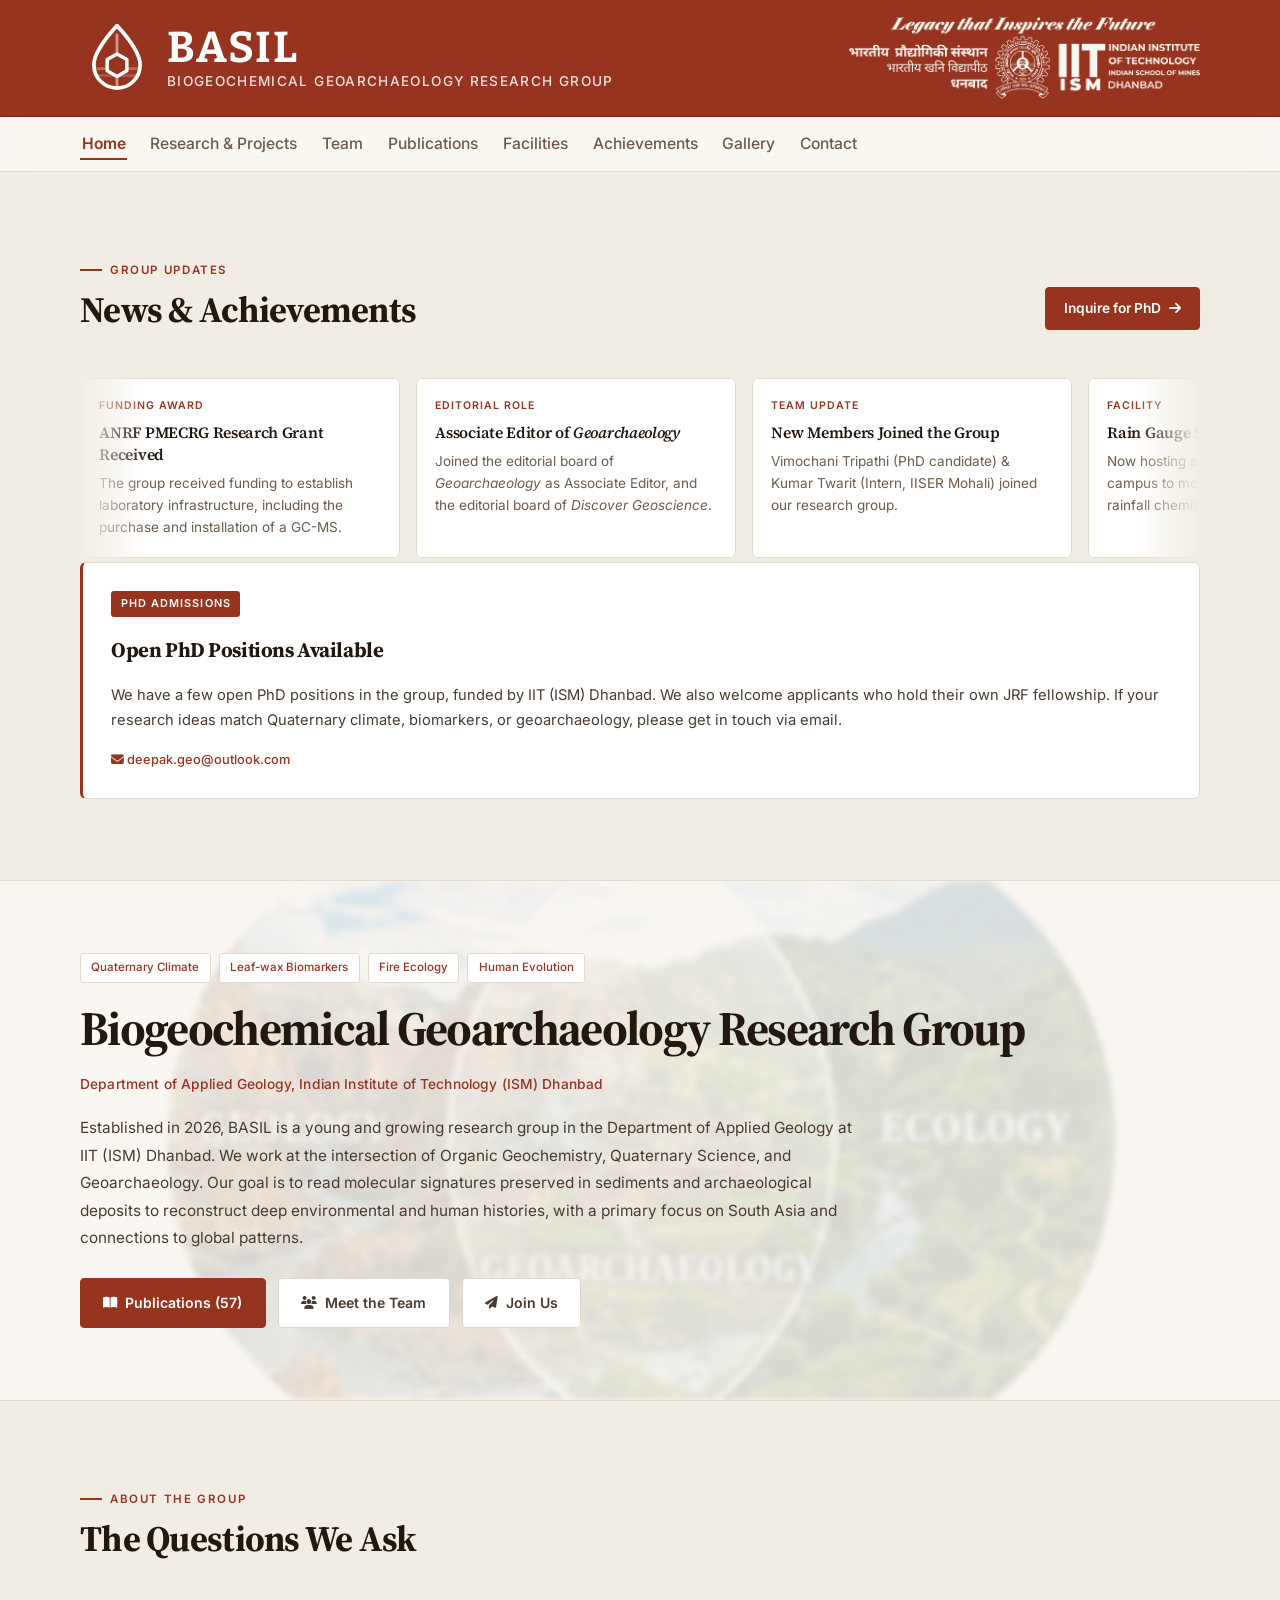
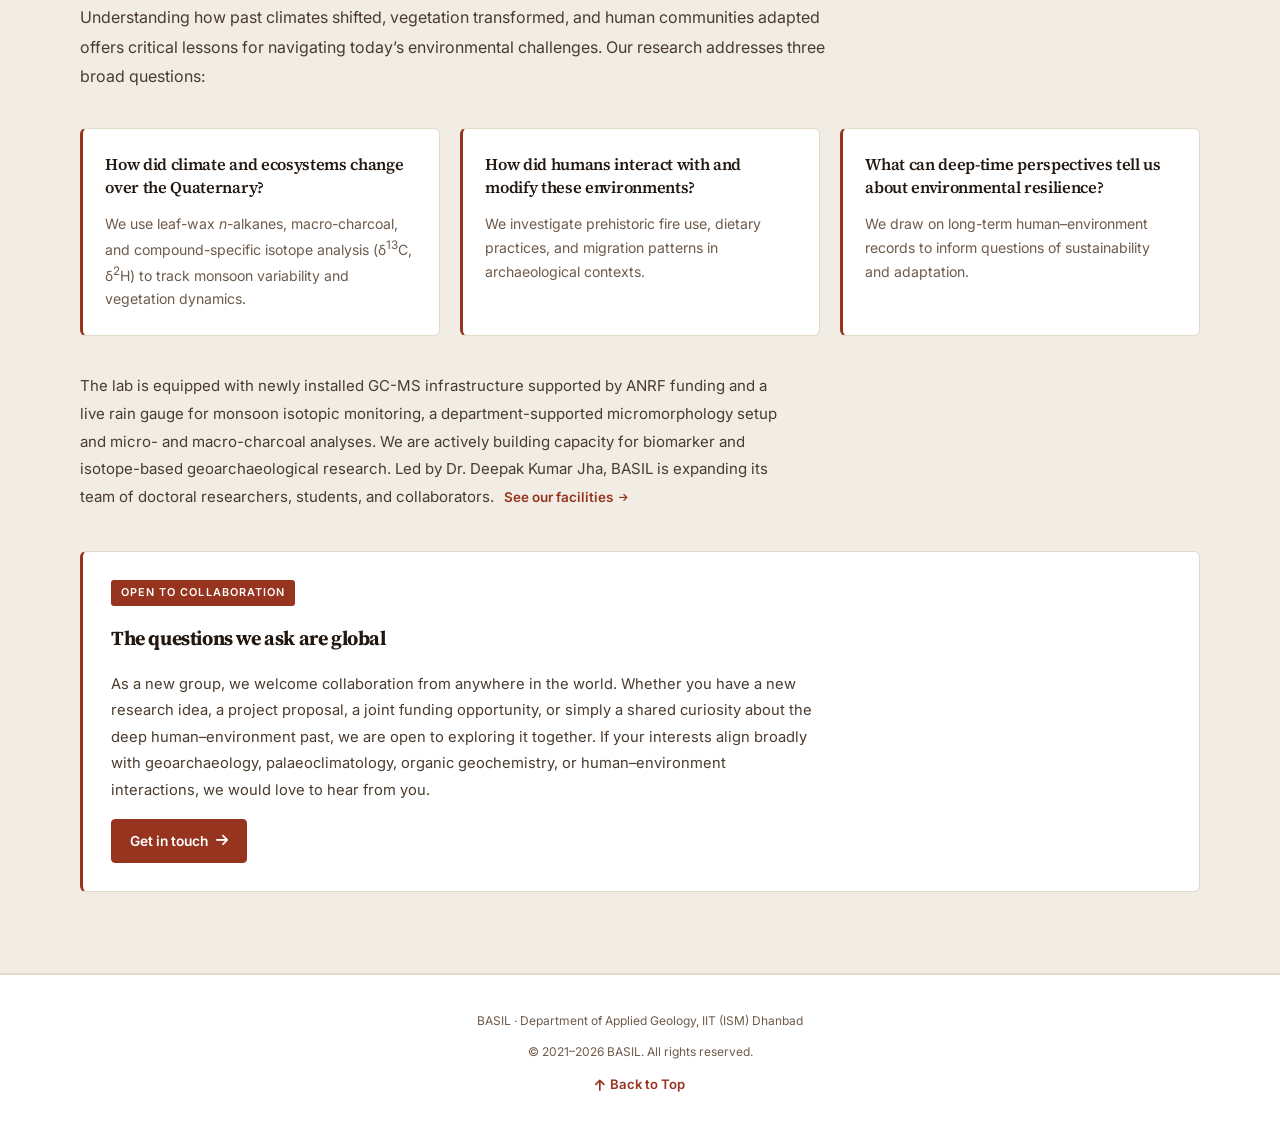
==== commit 1be2f1ce: "Lead the home page with the news ticker The updates section moves above the hero, and within it the " ====
--- a/index.html
+++ b/index.html
@@ -96,6 +96,68 @@
 
   <!-- ==== PAGE CONTENT =============================================== -->
   <main class="page-main">
+<section class="news-section" id="news">
+    <div class="container">
+      <div class="section-header" data-reveal="left">
+        <div>
+          <span class="section-kicker">Group Updates</span>
+          <h2 class="section-title">News &amp; Achievements</h2>
+        </div>
+        <a href="mailto:deepak.geo@outlook.com?subject=PhD Application Inquiry" class="header-btn">
+          Inquire for PhD <i class="fa-solid fa-arrow-right"></i>
+        </a>
+      </div>
+
+      <!-- ==== NEWS TICKER ==============================================
+           Scrolls continuously and pauses when you hover or tab into it.
+           To add an update, copy one whole .news-item-card block below.
+           The scrolling copy is generated automatically - only add cards
+           here, never duplicate them by hand.
+           ============================================================== -->
+      <div class="news-marquee" id="news-marquee" data-reveal="fade">
+        <div class="news-track" id="news-track">
+
+          <div class="news-item-card">
+            <span class="news-date">Funding Award</span>
+            <h4>ANRF PMECRG Research Grant Received</h4>
+            <p>The group received funding to establish laboratory infrastructure, including the purchase and installation of a GC-MS.</p>
+          </div>
+
+          <div class="news-item-card">
+            <span class="news-date">Editorial Role</span>
+            <h4>Associate Editor of <em>Geoarchaeology</em></h4>
+            <p>Joined the editorial board of <em>Geoarchaeology</em> as Associate Editor, and the editorial board of <em>Discover Geoscience</em>.</p>
+          </div>
+
+          <div class="news-item-card">
+            <span class="news-date">Team Update</span>
+            <h4>New Members Joined the Group</h4>
+            <p>Vimochani Tripathi (PhD candidate) &amp; Kumar Twarit (Intern, IISER Mohali) joined our research group.</p>
+          </div>
+
+
+          <div class="news-item-card">
+            <span class="news-date">Facility</span>
+            <h4>Rain Gauge Station Installed</h4>
+            <p>Now hosting a rain gauge station on campus to monitor monsoon variability and rainfall chemistry.</p>
+          </div>
+
+        </div>
+      </div>
+
+      <!-- Featured call-out. Edit the text below to change it. -->
+      <div class="featured-news-box" data-reveal="left">
+        <span class="box-tag">PhD Admissions</span>
+        <h3>Open PhD Positions Available</h3>
+        <p>
+          We have a few open PhD positions in the group, funded by IIT (ISM) Dhanbad. We also welcome applicants who hold their own JRF fellowship. If your research ideas match Quaternary climate, biomarkers, or geoarchaeology, please get in touch via email.
+        </p>
+        <div class="box-footer">
+          <span class="contact-email"><i class="fa-solid fa-envelope"></i> deepak.geo@outlook.com</span>
+        </div>
+      </div>
+    </div>
+  </section>
 <section class="hero-section" id="home">
     <div class="container hero-single">
       <div class="hero-content">
@@ -130,68 +192,6 @@
 
       </div>
 
-    </div>
-  </section>
-<section class="news-section" id="news">
-    <div class="container">
-      <div class="section-header" data-reveal="left">
-        <div>
-          <span class="section-kicker">Group Updates</span>
-          <h2 class="section-title">News &amp; Achievements</h2>
-        </div>
-        <a href="mailto:deepak.geo@outlook.com?subject=PhD Application Inquiry" class="header-btn">
-          Inquire for PhD <i class="fa-solid fa-arrow-right"></i>
-        </a>
-      </div>
-
-      <!-- Featured call-out. Edit the text below to change it. -->
-      <div class="featured-news-box" data-reveal="left">
-        <span class="box-tag">PhD Admissions</span>
-        <h3>Open PhD Positions Available</h3>
-        <p>
-          We have a few open PhD positions in the group, funded by IIT (ISM) Dhanbad. We also welcome applicants who hold their own JRF fellowship. If your research ideas match Quaternary climate, biomarkers, or geoarchaeology, please get in touch via email.
-        </p>
-        <div class="box-footer">
-          <span class="contact-email"><i class="fa-solid fa-envelope"></i> deepak.geo@outlook.com</span>
-        </div>
-      </div>
-
-      <!-- ==== NEWS TICKER ==============================================
-           Scrolls continuously and pauses when you hover or tab into it.
-           To add an update, copy one whole .news-item-card block below.
-           The scrolling copy is generated automatically - only add cards
-           here, never duplicate them by hand.
-           ============================================================== -->
-      <div class="news-marquee" id="news-marquee" data-reveal="fade">
-        <div class="news-track" id="news-track">
-
-          <div class="news-item-card">
-            <span class="news-date">Funding Award</span>
-            <h4>ANRF PMECRG Research Grant Received</h4>
-            <p>The group received funding to establish laboratory infrastructure, including the purchase and installation of a GC-MS.</p>
-          </div>
-
-          <div class="news-item-card">
-            <span class="news-date">Editorial Role</span>
-            <h4>Associate Editor of <em>Geoarchaeology</em></h4>
-            <p>Joined the editorial board of <em>Geoarchaeology</em> as Associate Editor, and the editorial board of <em>Discover Geoscience</em>.</p>
-          </div>
-
-          <div class="news-item-card">
-            <span class="news-date">Team Update</span>
-            <h4>New Members Joined the Group</h4>
-            <p>Vimochani Tripathi (PhD candidate) &amp; Kumar Twarit (Intern, IISER Mohali) joined our research group.</p>
-          </div>
-
-
-          <div class="news-item-card">
-            <span class="news-date">Facility</span>
-            <h4>Rain Gauge Station Installed</h4>
-            <p>Now hosting a rain gauge station on campus to monitor monsoon variability and rainfall chemistry.</p>
-          </div>
-
-        </div>
-      </div>
     </div>
   </section>
 <!-- ==== ABOUT THE GROUP ============================================
--- a/assets/css/style.css
+++ b/assets/css/style.css
@@ -440,7 +440,7 @@
 .hero-section {
   padding-top: 4.5rem;
   padding-bottom: 4.5rem;
-  background: var(--paper-2);
+  background: var(--paper);
   border-bottom: 1px solid var(--line);
   overflow: hidden;
   position: relative;
@@ -745,7 +745,7 @@
 }
 
 .news-section {
-  background: var(--paper);
+  background: var(--paper-2);
   border-bottom: 1px solid var(--line);
 }
 
@@ -1119,15 +1119,6 @@
   background: var(--surface);
 }
 
-.group-photo figcaption {
-  margin-top: 0.7rem;
-  text-align: center;
-  font-family: var(--font-label);
-  font-size: 0.78rem;
-  letter-spacing: 0.04em;
-  color: var(--ink-3);
-}
-
 .team-grid {
   display: flex;
   flex-wrap: wrap;
@@ -1331,6 +1322,10 @@
   flex: 0 0 44%;
   max-width: 480px;
   min-height: 230px;
+  /* Without a cap the image's own proportions set the card height, and a
+     portrait photo of a tall instrument made a card most of a screen high.
+     object-fit: contain keeps the whole instrument inside this box. */
+  max-height: 290px;
   background: var(--paper-2);
   border-bottom: none;
   border-right: 1px solid var(--line);
@@ -1348,6 +1343,7 @@
     flex: none;
     max-width: none;
     min-height: 0;
+    max-height: 260px;
     border-right: none;
     border-bottom: 1px solid var(--line);
   }
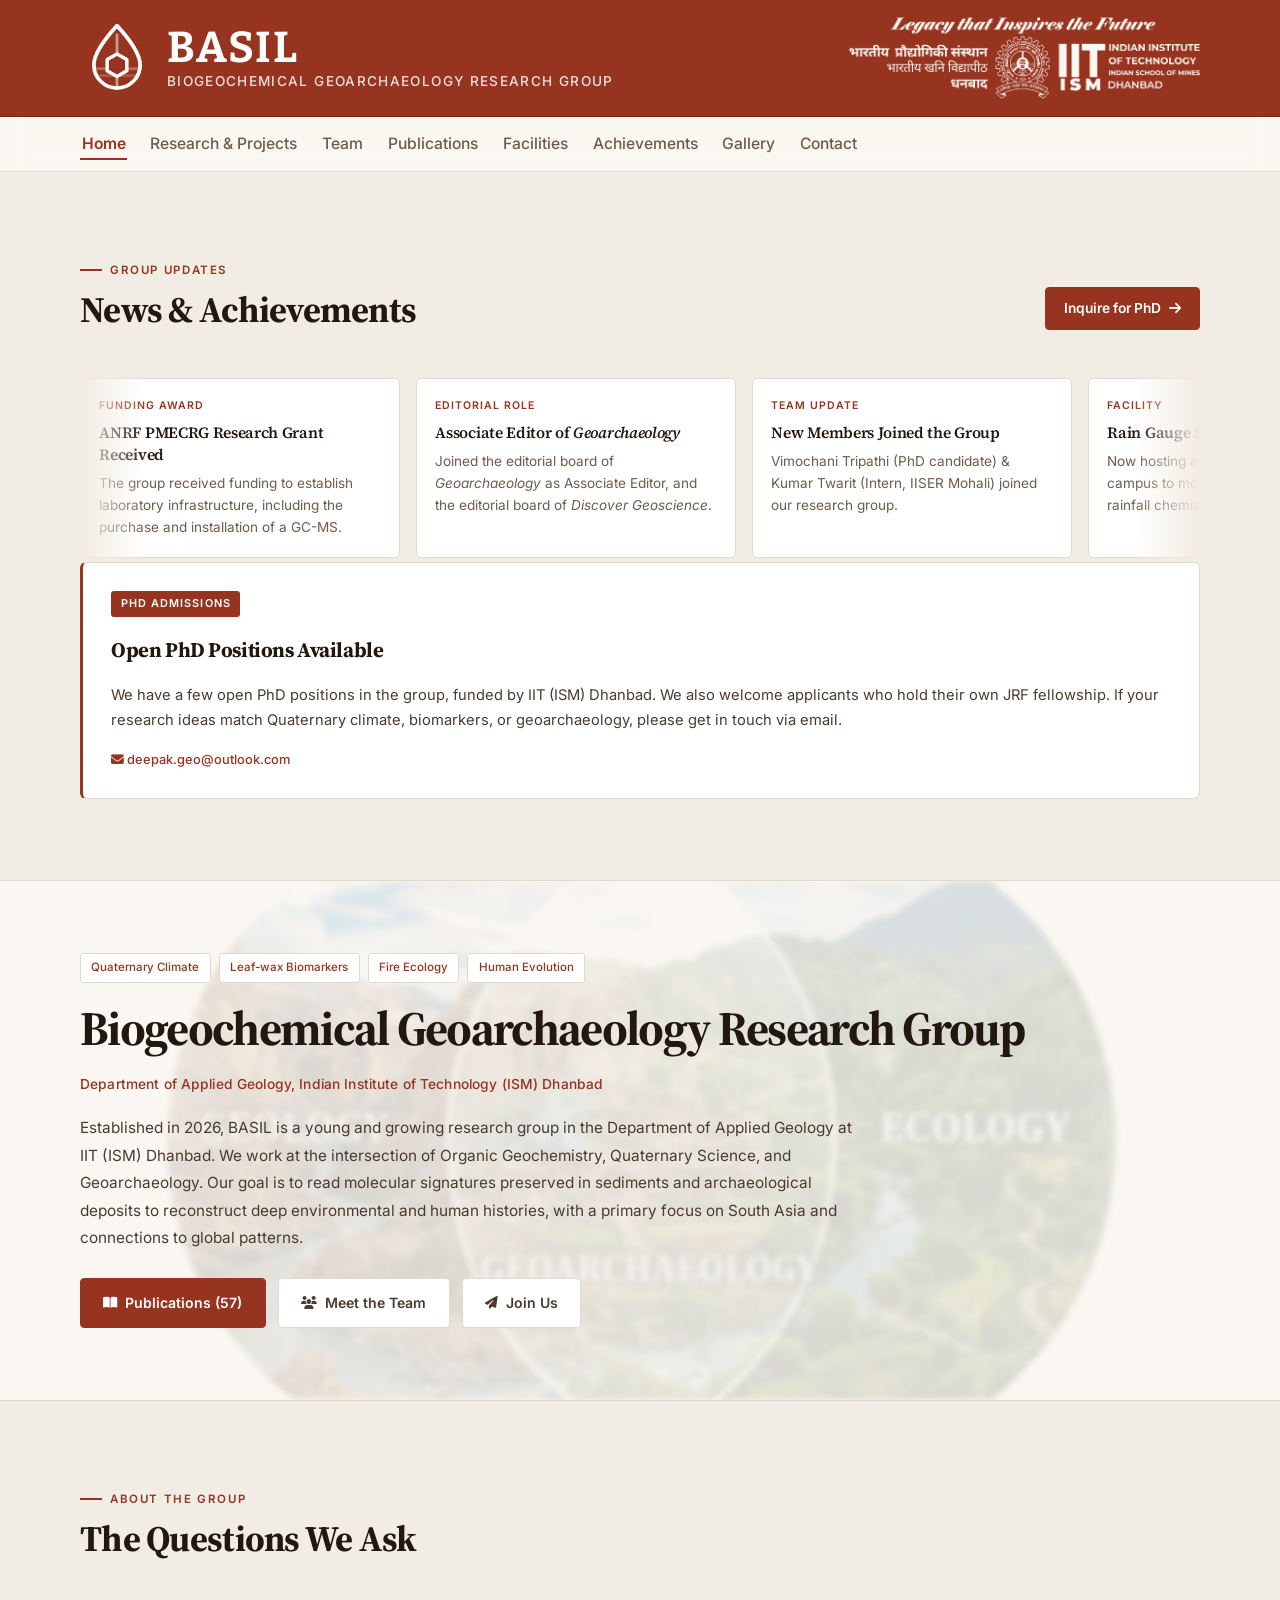
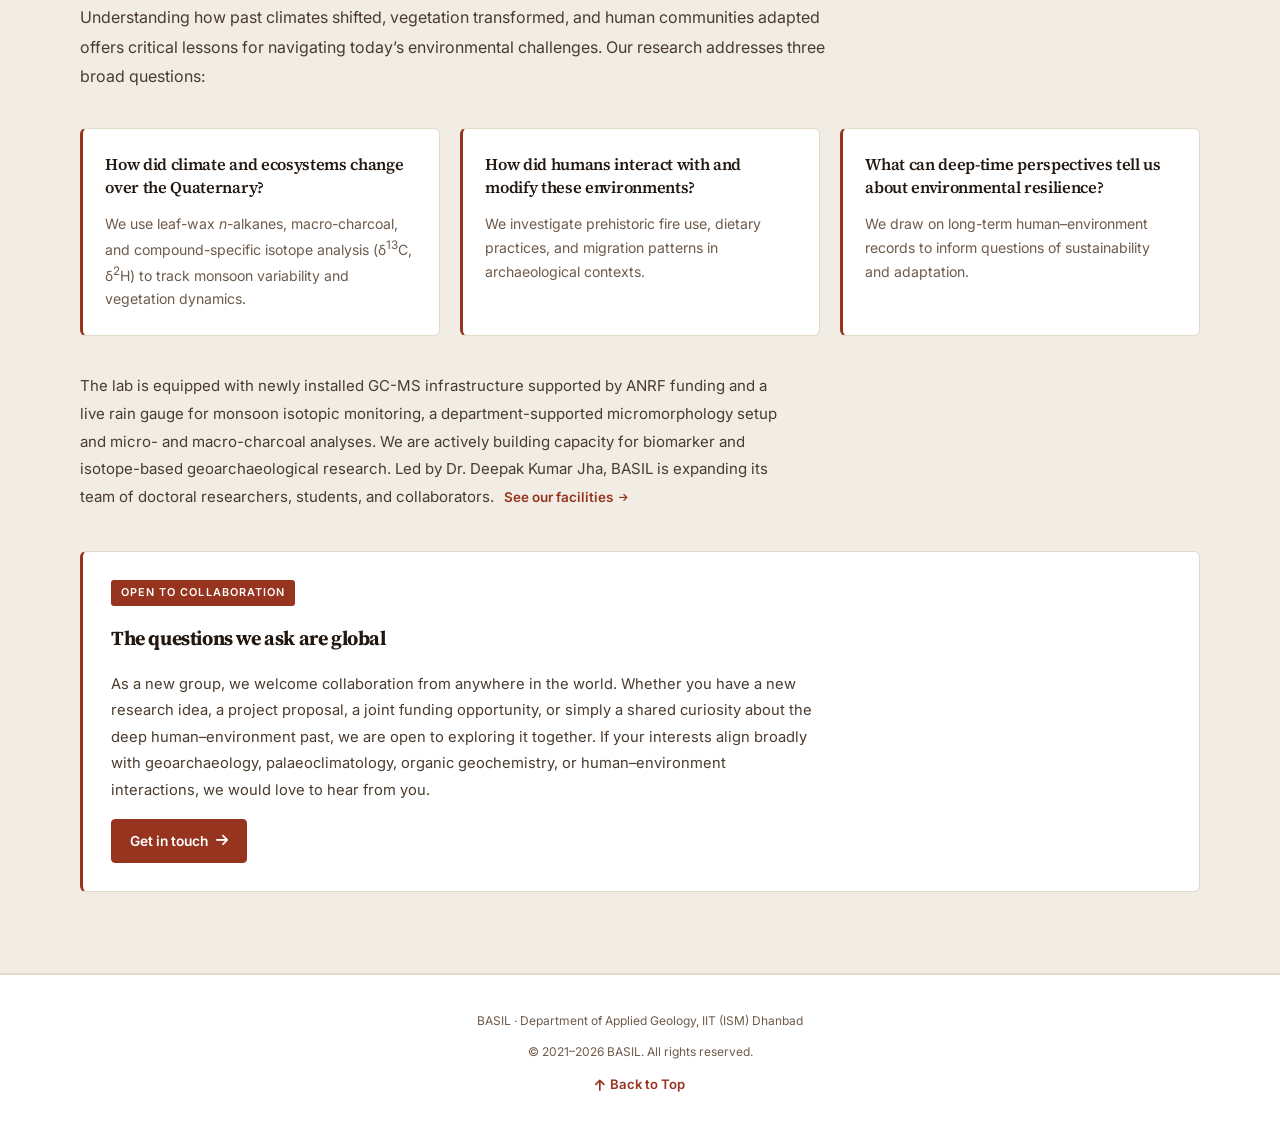
==== commit b1cb651f: "Stamp the stylesheet and scripts so deploys are not served stale GitHub Pages sends Cache-Control: m" ====
--- a/index.html
+++ b/index.html
@@ -39,7 +39,7 @@
   <link href="https://fonts.googleapis.com/css2?family=Bitter:wght@600;700&family=Inter:wght@400;500;600&family=Source+Serif+4:opsz,wght@8..60,400;8..60,600;8..60,700&display=swap" rel="stylesheet">
   <link rel="stylesheet" href="https://cdnjs.cloudflare.com/ajax/libs/font-awesome/6.4.0/css/all.min.css">
 
-  <link rel="stylesheet" href="assets/css/style.css">
+  <link rel="stylesheet" href="assets/css/style.css?v=20260930">
 
   <!-- Marks that JavaScript is available, before the page paints, so the
        scroll animations never leave content invisible if JS is switched off. -->
@@ -277,8 +277,8 @@
   </button>
 
   <!-- Publication data first, then the behaviour that renders it -->
-  <script src="assets/js/publications.js"></script>
-  <script src="assets/js/app.js"></script>
+  <script src="assets/js/publications.js?v=20260930"></script>
+  <script src="assets/js/app.js?v=20260930"></script>
 
   <!-- Visitor statistics. The dashboard lives at
        https://basilrg.goatcounter.com - sign in there to see the numbers.
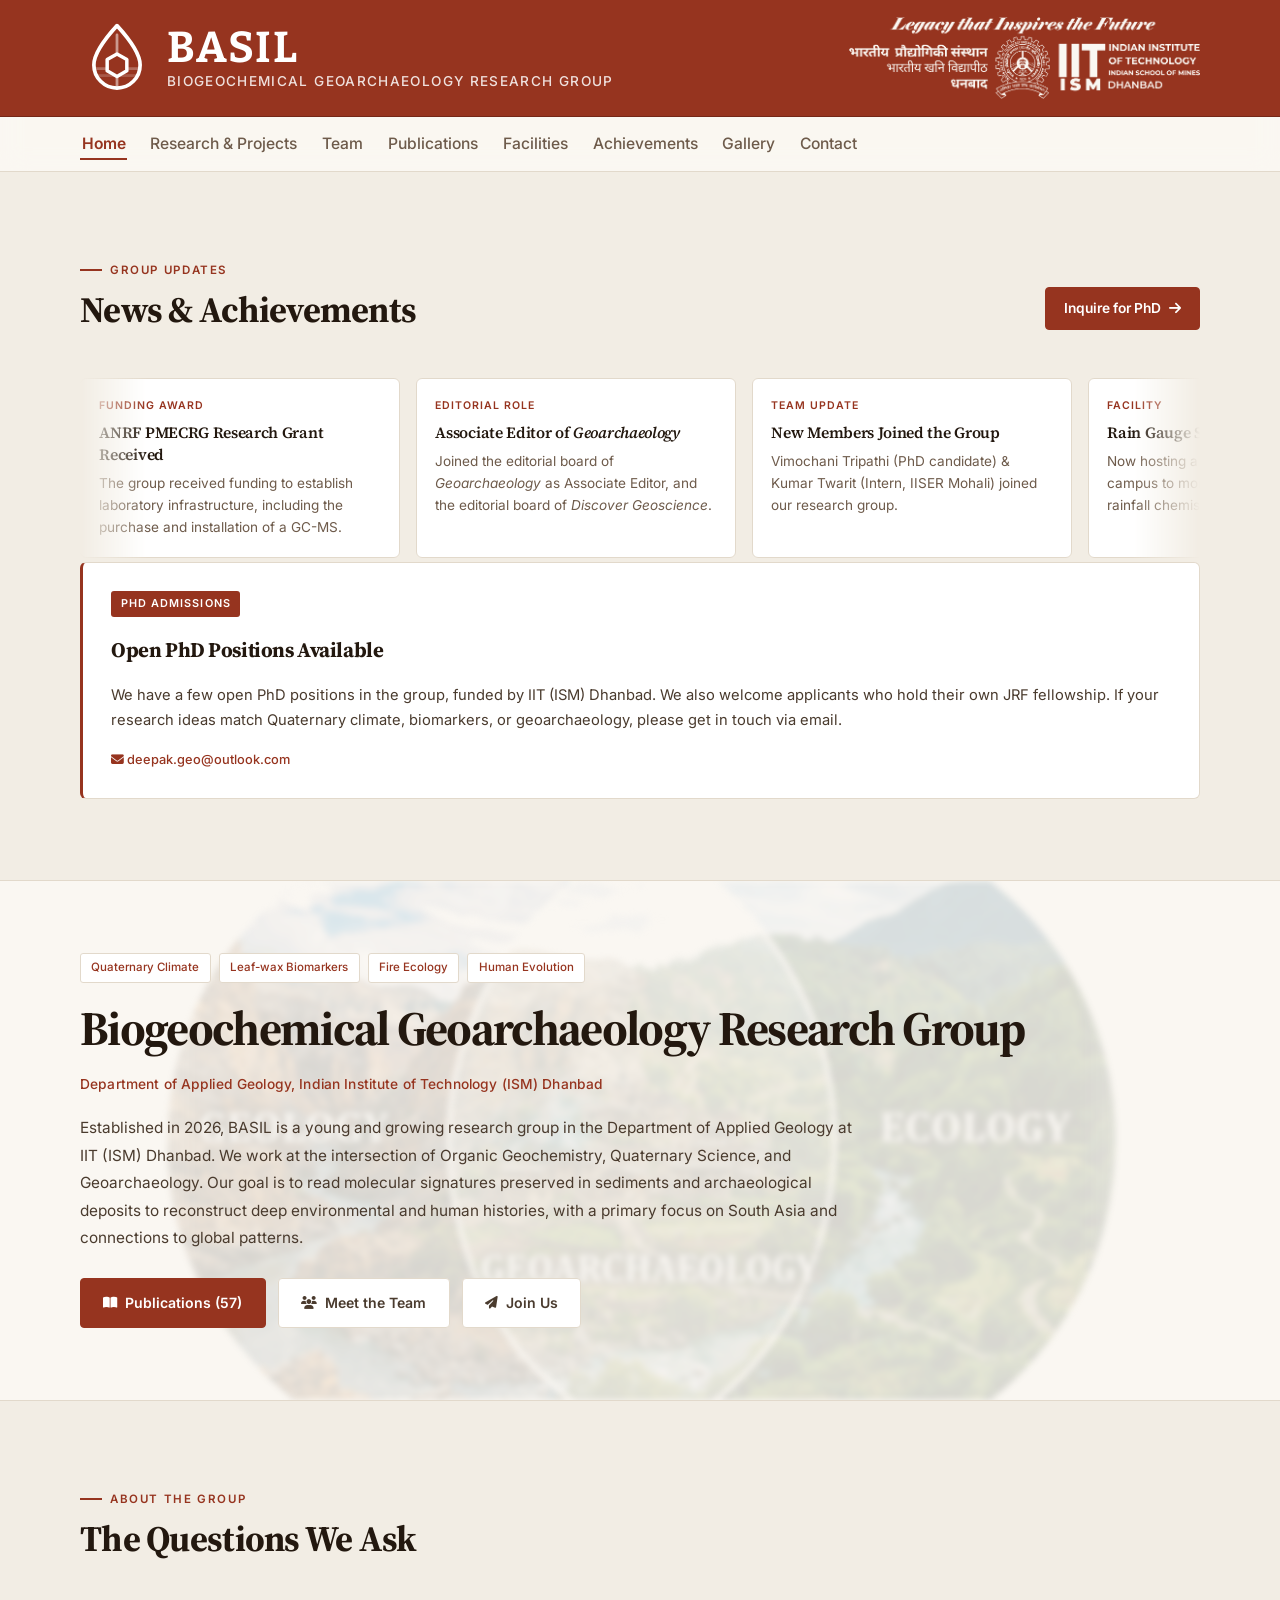
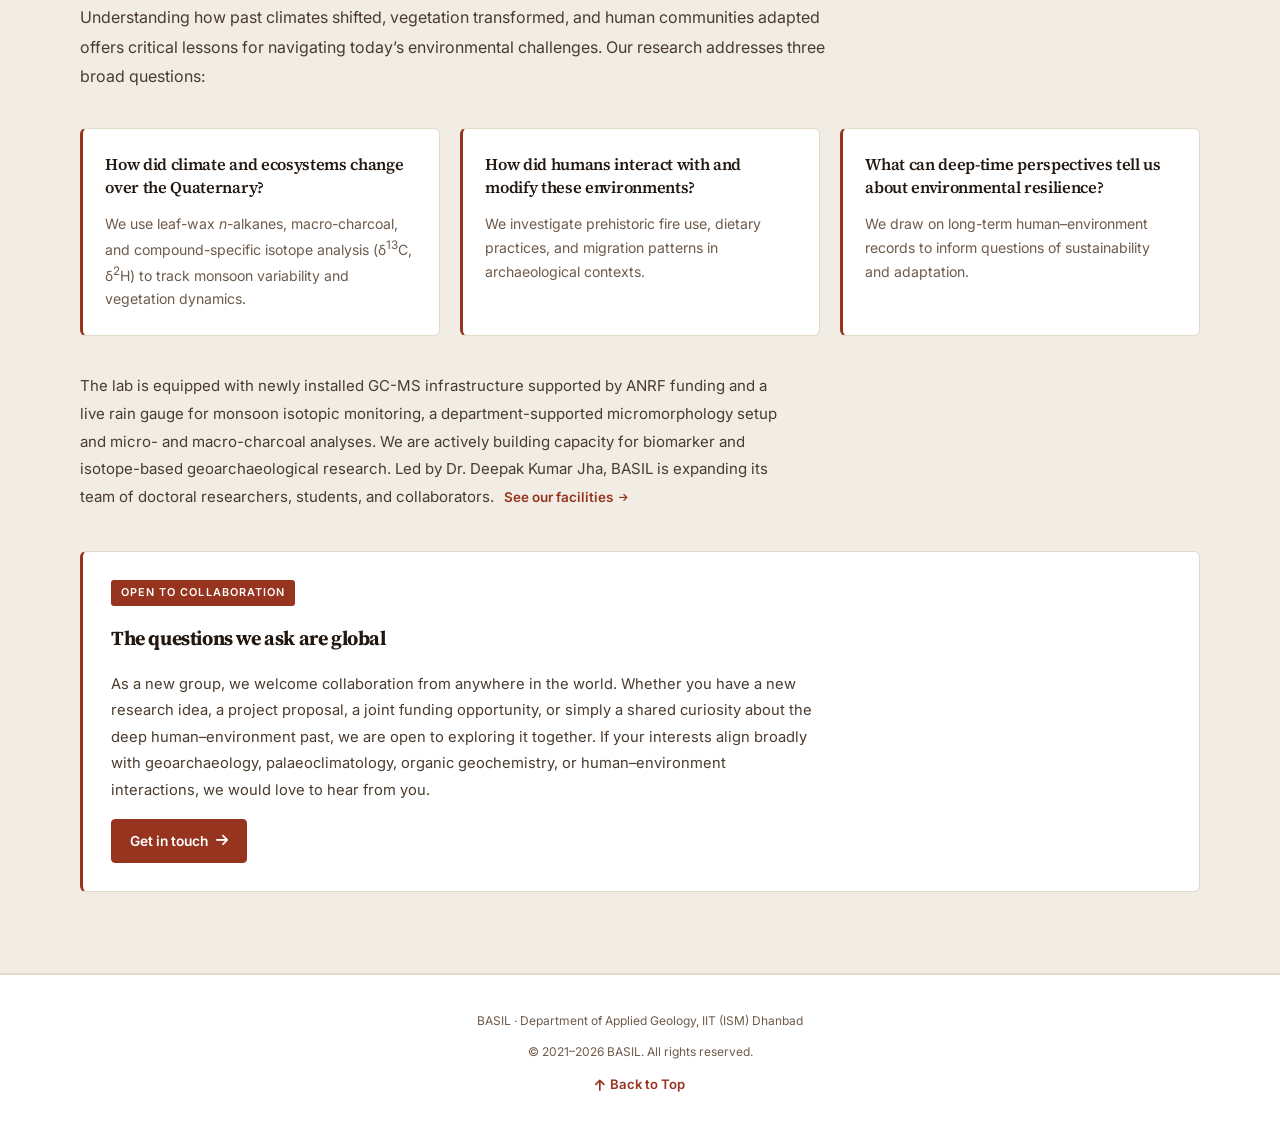
==== commit 02d0137a: "Mat the group photo instead of outlining it flush The border sat hard against the photograph with no" ====
--- a/index.html
+++ b/index.html
@@ -39,7 +39,7 @@
   <link href="https://fonts.googleapis.com/css2?family=Bitter:wght@600;700&family=Inter:wght@400;500;600&family=Source+Serif+4:opsz,wght@8..60,400;8..60,600;8..60,700&display=swap" rel="stylesheet">
   <link rel="stylesheet" href="https://cdnjs.cloudflare.com/ajax/libs/font-awesome/6.4.0/css/all.min.css">
 
-  <link rel="stylesheet" href="assets/css/style.css?v=20260930">
+  <link rel="stylesheet" href="assets/css/style.css?v=20260930-2">
 
   <!-- Marks that JavaScript is available, before the page paints, so the
        scroll animations never leave content invisible if JS is switched off. -->
@@ -277,8 +277,8 @@
   </button>
 
   <!-- Publication data first, then the behaviour that renders it -->
-  <script src="assets/js/publications.js?v=20260930"></script>
-  <script src="assets/js/app.js?v=20260930"></script>
+  <script src="assets/js/publications.js?v=20260930-2"></script>
+  <script src="assets/js/app.js?v=20260930-2"></script>
 
   <!-- Visitor statistics. The dashboard lives at
        https://basilrg.goatcounter.com - sign in there to see the numbers.
--- a/assets/css/style.css
+++ b/assets/css/style.css
@@ -1104,19 +1104,22 @@
    so a section holding one member still sat in the left-hand track with
    empty tracks beside it. Flex wrapping centres the cards themselves. */
 /* Group photograph above the member grid. Capped so it stays a portrait of
-   the group rather than a banner, and never wider than the grid below it. */
+   the group rather than a banner, and matted on white the way the facility
+   photos are, so it sits in a frame instead of being outlined flush. */
 .group-photo {
   margin: 0 auto 2.75rem;
   max-width: 900px;
+  background: var(--surface);
+  border: 1px solid var(--line);
+  border-radius: 10px;
+  padding: 12px;
 }
 
 .group-photo img {
   display: block;
   width: 100%;
   height: auto;
-  border: 1px solid var(--line);
-  border-radius: 6px;
-  background: var(--surface);
+  border-radius: 5px;
 }
 
 .team-grid {
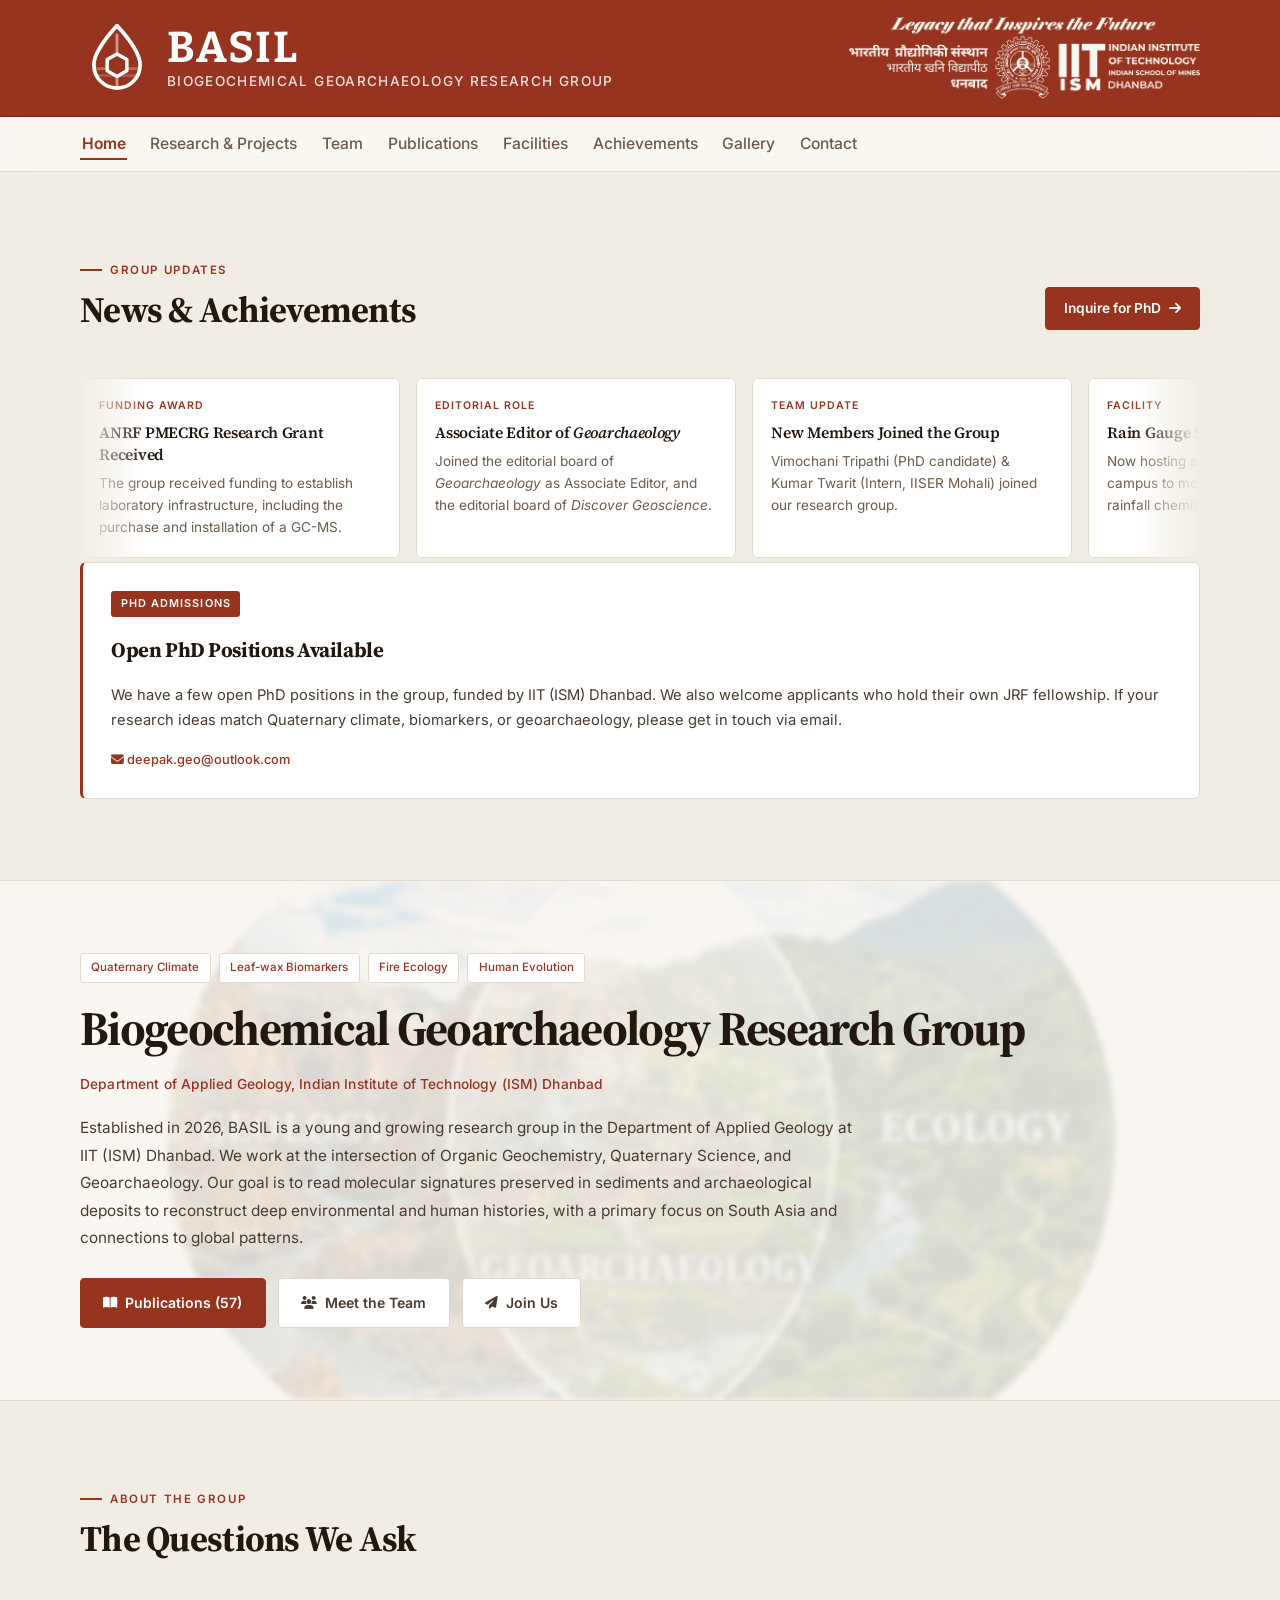
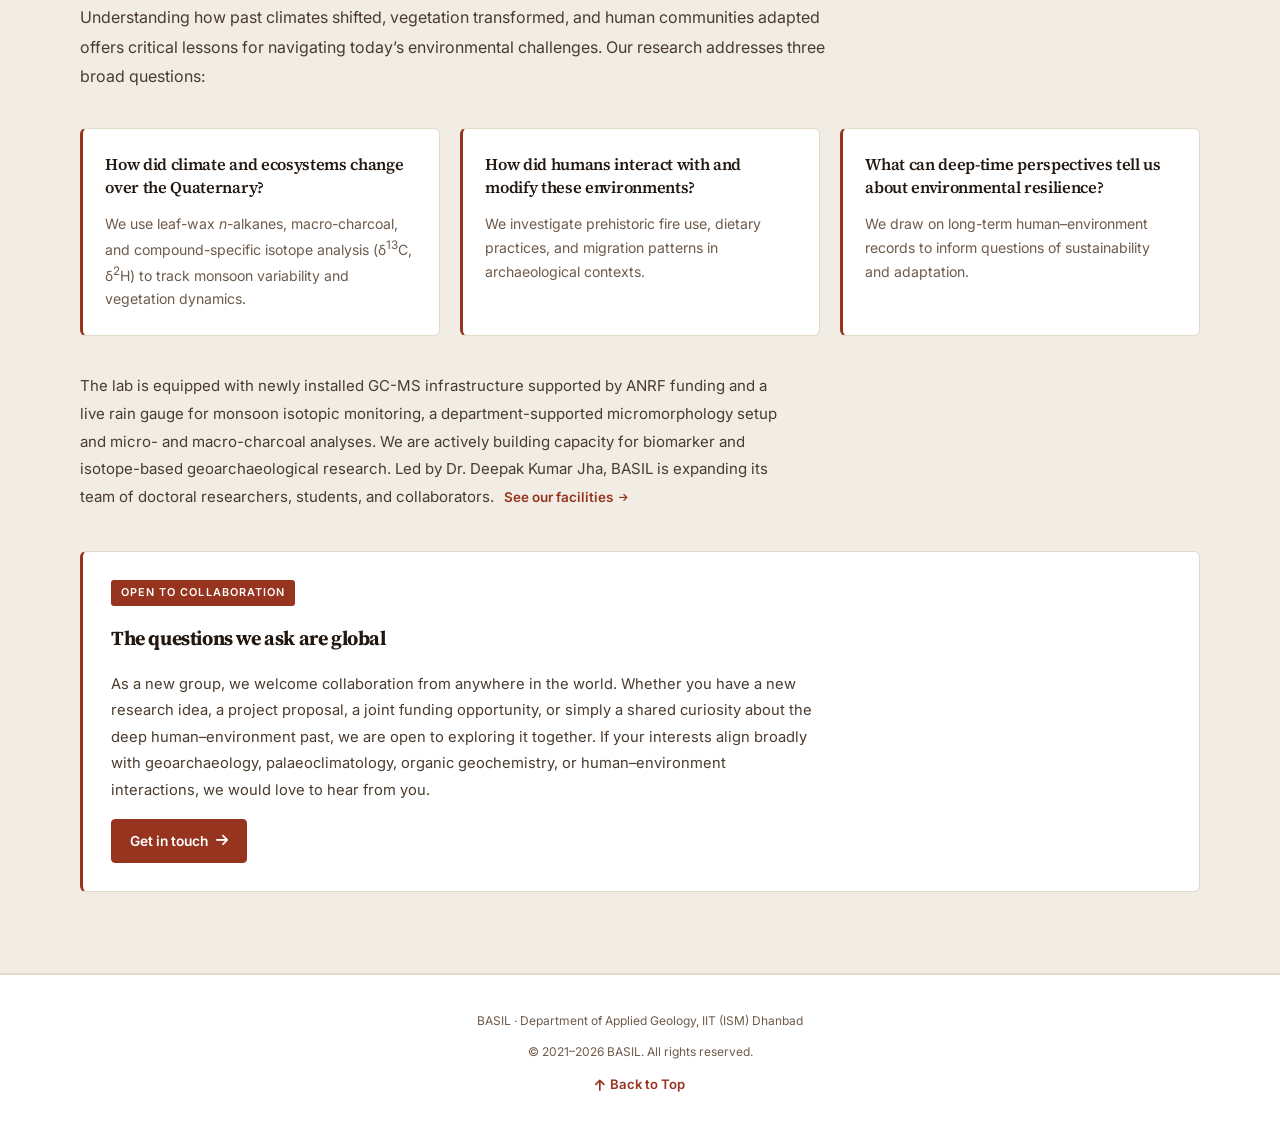
==== commit 4016d03b: "Add the institutional email for Dr Narzary Two addresses on the card now, the IIT (ISM) one first. T" ====
--- a/index.html
+++ b/index.html
@@ -39,7 +39,7 @@
   <link href="https://fonts.googleapis.com/css2?family=Bitter:wght@600;700&family=Inter:wght@400;500;600&family=Source+Serif+4:opsz,wght@8..60,400;8..60,600;8..60,700&display=swap" rel="stylesheet">
   <link rel="stylesheet" href="https://cdnjs.cloudflare.com/ajax/libs/font-awesome/6.4.0/css/all.min.css">
 
-  <link rel="stylesheet" href="assets/css/style.css?v=20260930-2">
+  <link rel="stylesheet" href="assets/css/style.css?v=20260930-3">
 
   <!-- Marks that JavaScript is available, before the page paints, so the
        scroll animations never leave content invisible if JS is switched off. -->
@@ -277,8 +277,8 @@
   </button>
 
   <!-- Publication data first, then the behaviour that renders it -->
-  <script src="assets/js/publications.js?v=20260930-2"></script>
-  <script src="assets/js/app.js?v=20260930-2"></script>
+  <script src="assets/js/publications.js?v=20260930-3"></script>
+  <script src="assets/js/app.js?v=20260930-3"></script>
 
   <!-- Visitor statistics. The dashboard lives at
        https://basilrg.goatcounter.com - sign in there to see the numbers.
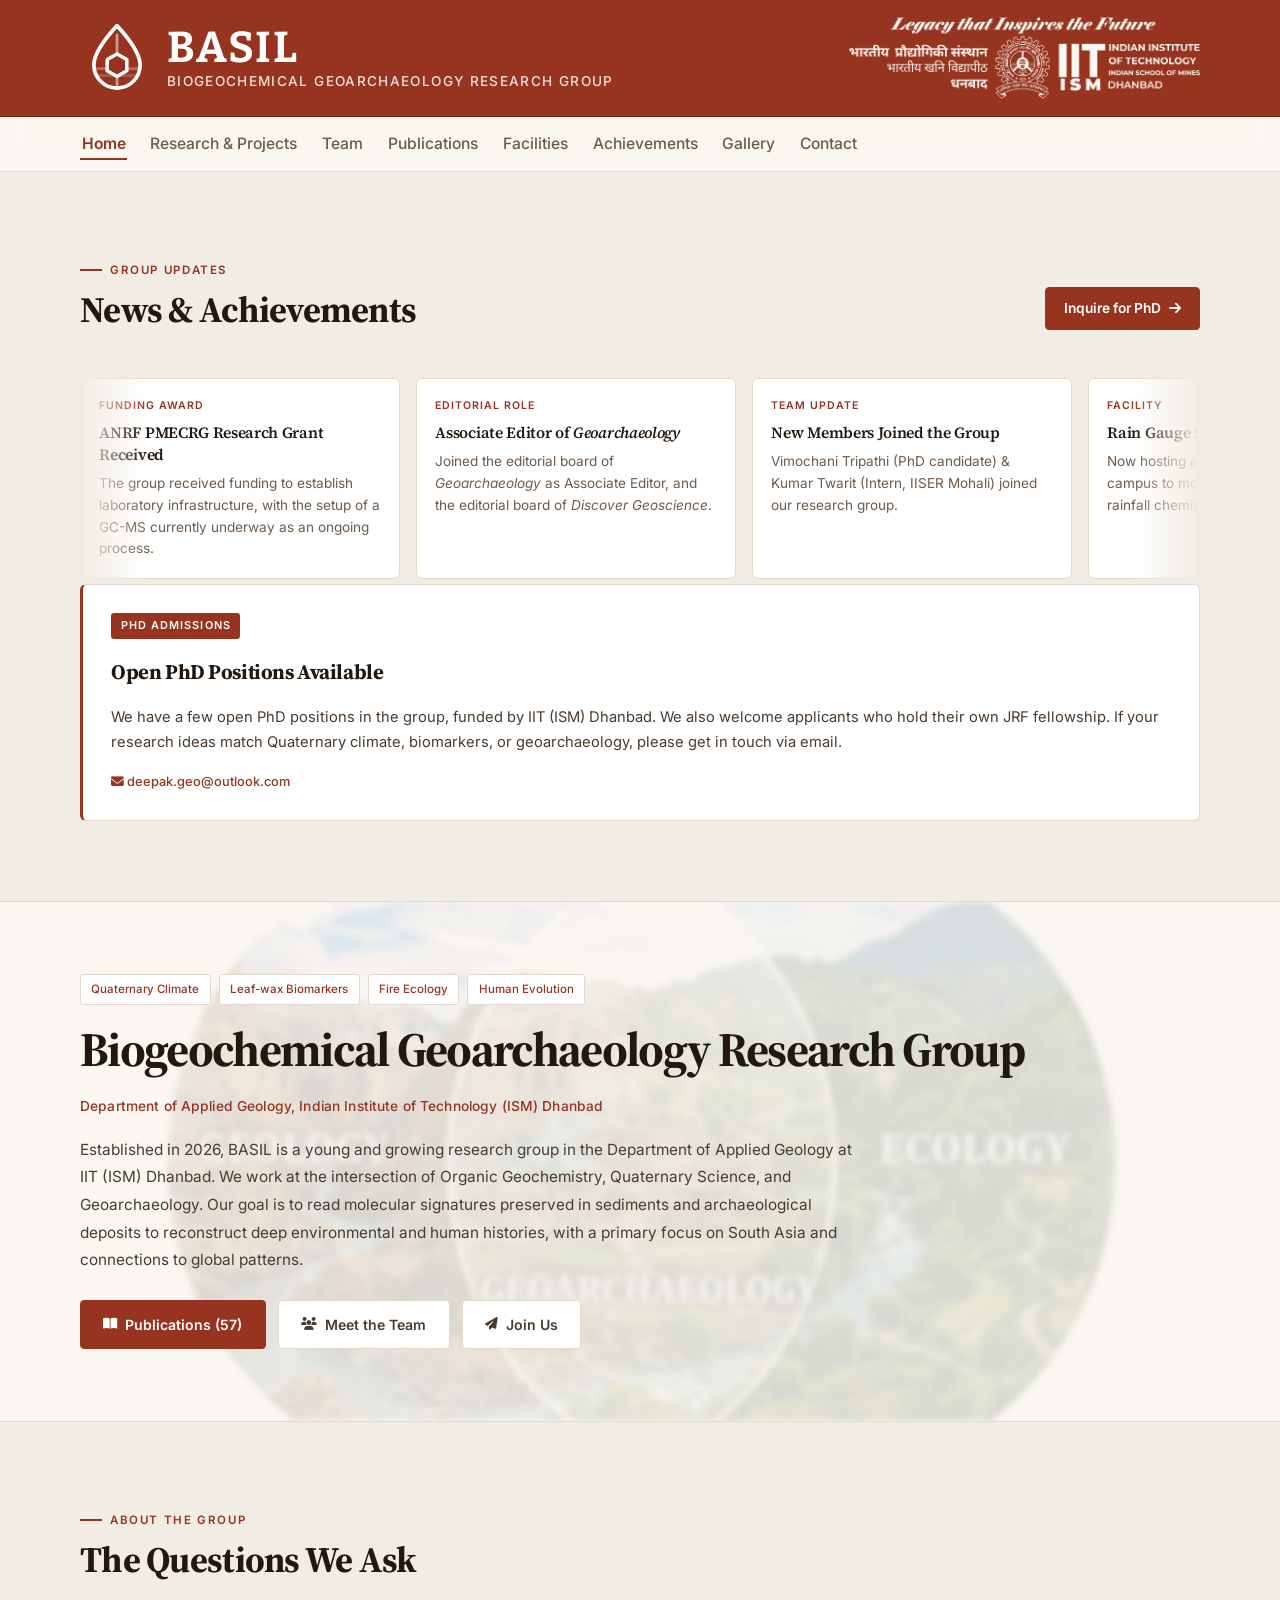
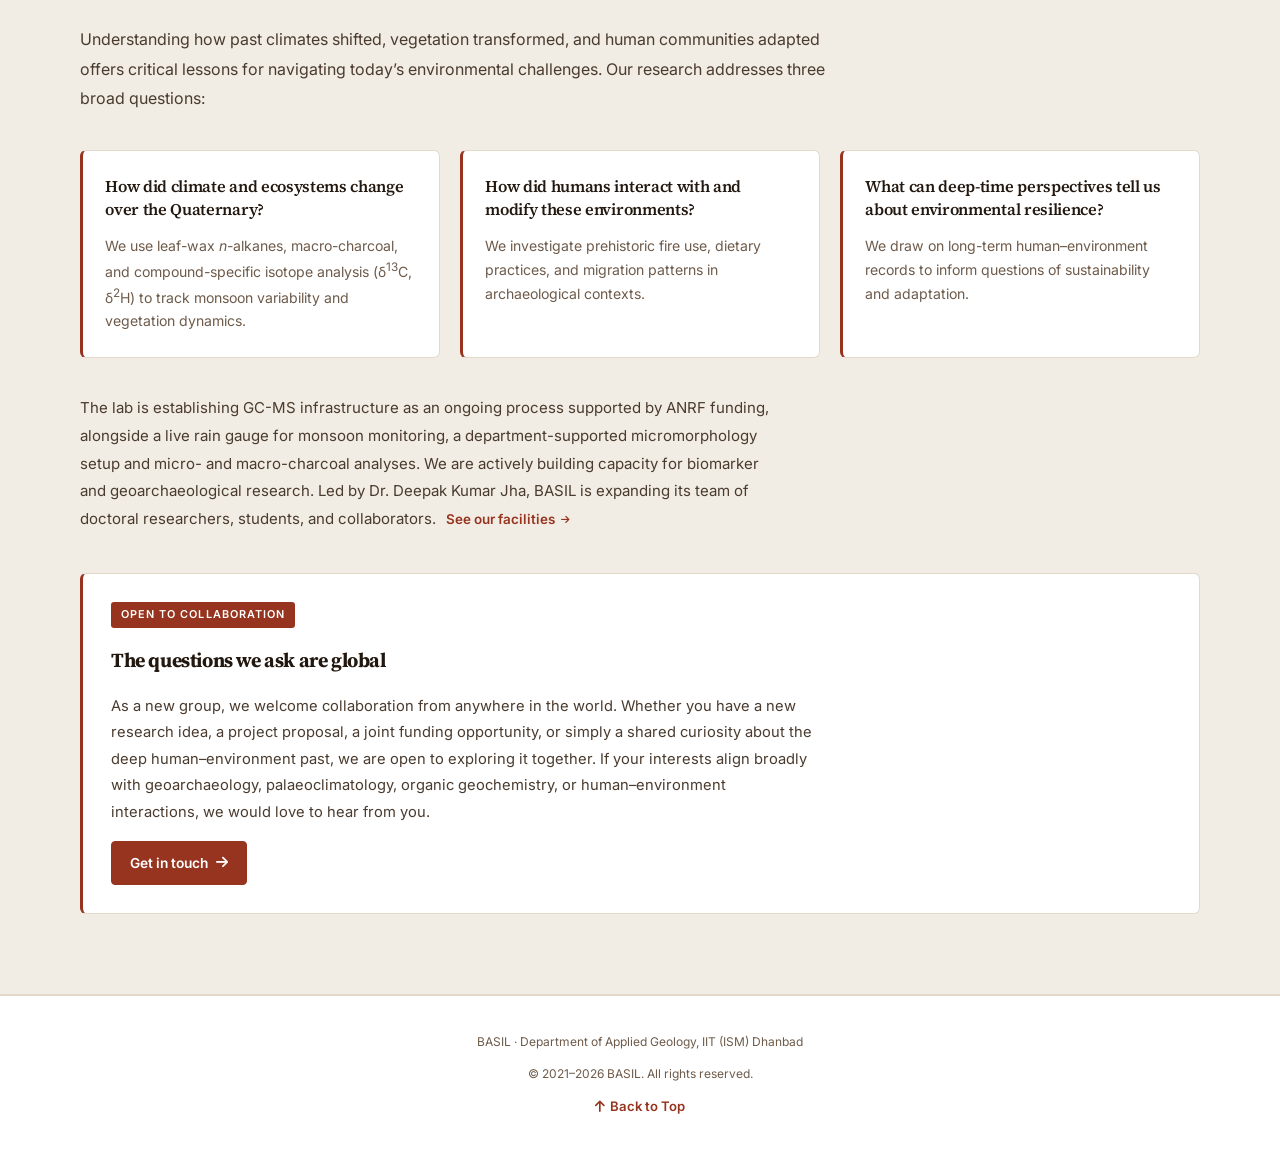
==== commit dcc76cdf: "Update descriptions: remove isotopic analysis from rain gauge, note GC-MS is ongoing establishment" ====
--- a/index.html
+++ b/index.html
@@ -120,7 +120,7 @@
           <div class="news-item-card">
             <span class="news-date">Funding Award</span>
             <h4>ANRF PMECRG Research Grant Received</h4>
-            <p>The group received funding to establish laboratory infrastructure, including the purchase and installation of a GC-MS.</p>
+            <p>The group received funding to establish laboratory infrastructure, with the setup of a GC-MS currently underway as an ongoing process.</p>
           </div>
 
           <div class="news-item-card">
@@ -242,7 +242,7 @@
       </div>
 
       <p class="about-capacity" data-reveal="left">
-        The lab is equipped with newly installed GC-MS infrastructure supported by ANRF funding and a live rain gauge for monsoon isotopic monitoring, a department-supported micromorphology setup and micro- and macro-charcoal analyses. We are actively building capacity for biomarker and isotope-based geoarchaeological research. Led by Dr. Deepak Kumar Jha, BASIL is expanding its team of doctoral researchers, students, and collaborators.
+        The lab is establishing GC-MS infrastructure as an ongoing process supported by ANRF funding, alongside a live rain gauge for monsoon monitoring, a department-supported micromorphology setup and micro- and macro-charcoal analyses. We are actively building capacity for biomarker and geoarchaeological research. Led by Dr. Deepak Kumar Jha, BASIL is expanding its team of doctoral researchers, students, and collaborators.
         <a href="facilities.html" class="inline-link">See our facilities <i class="fa-solid fa-arrow-right"></i></a>
       </p>
 
